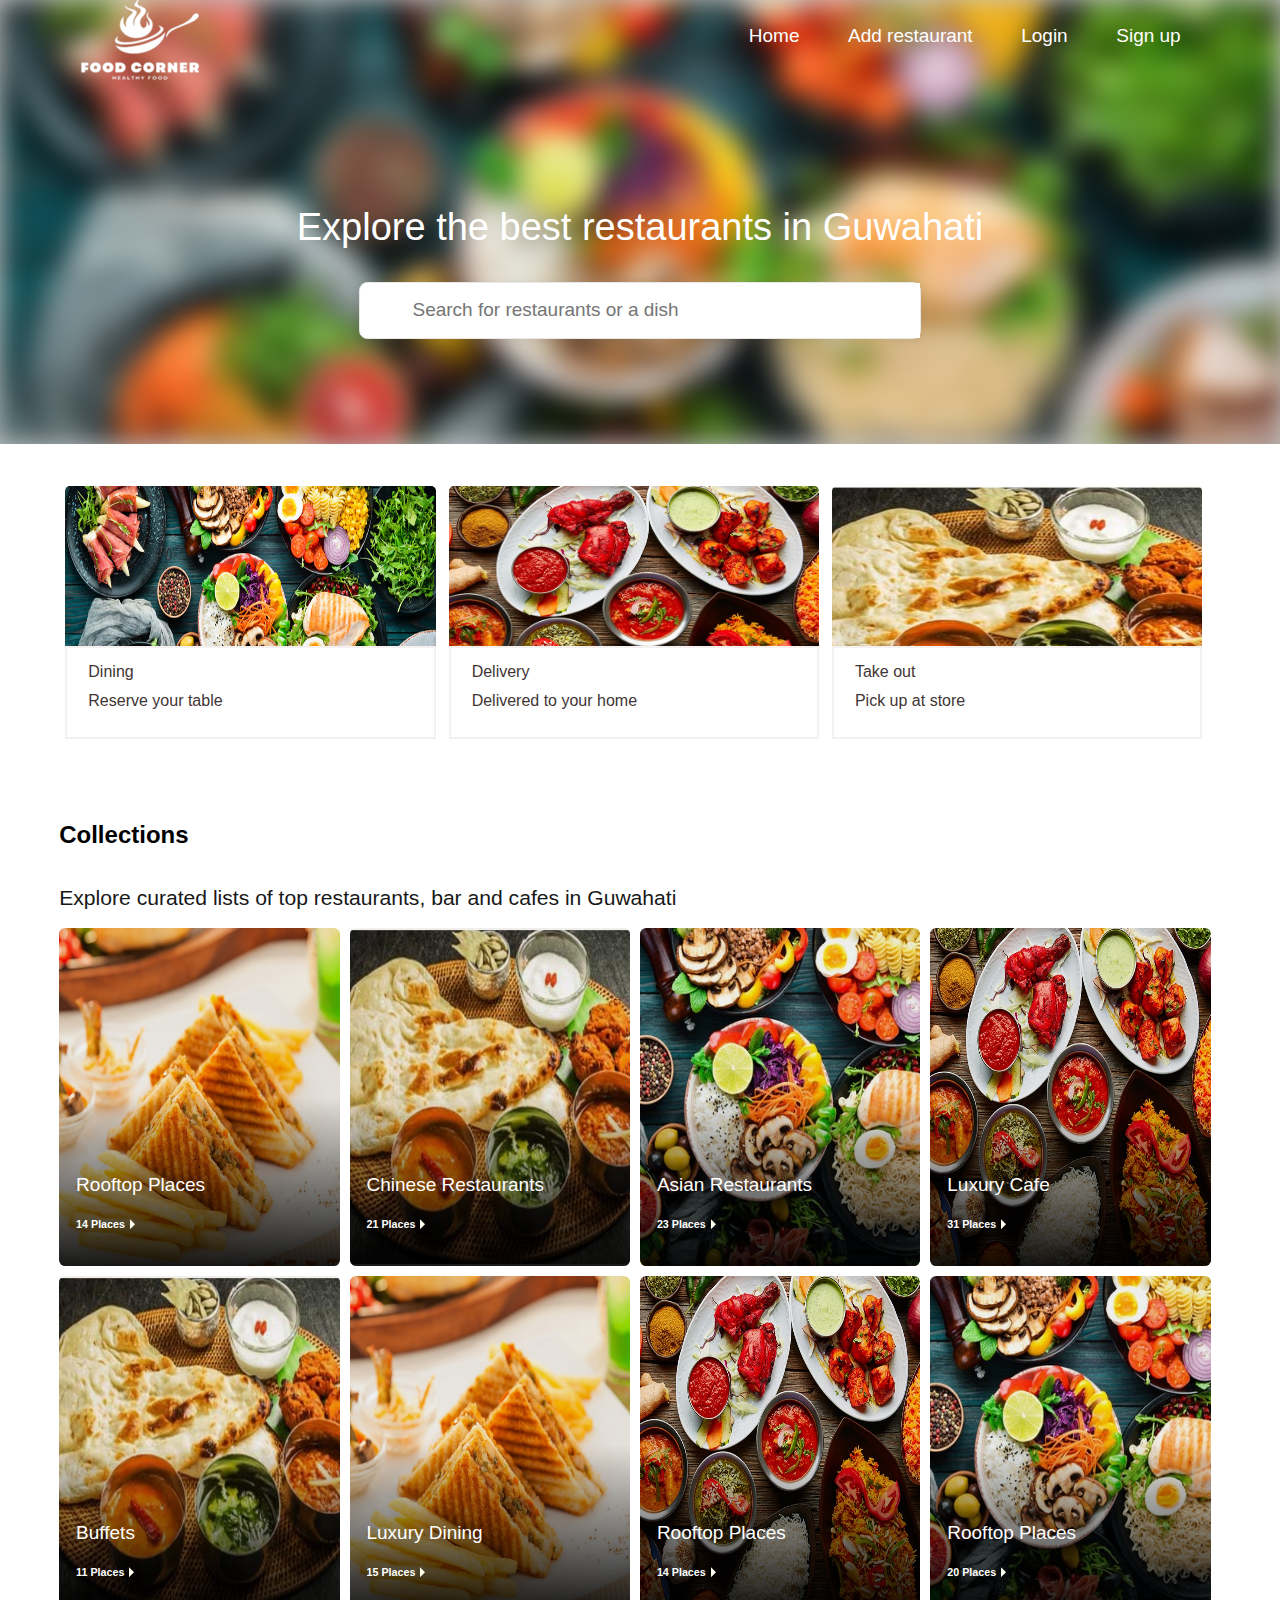
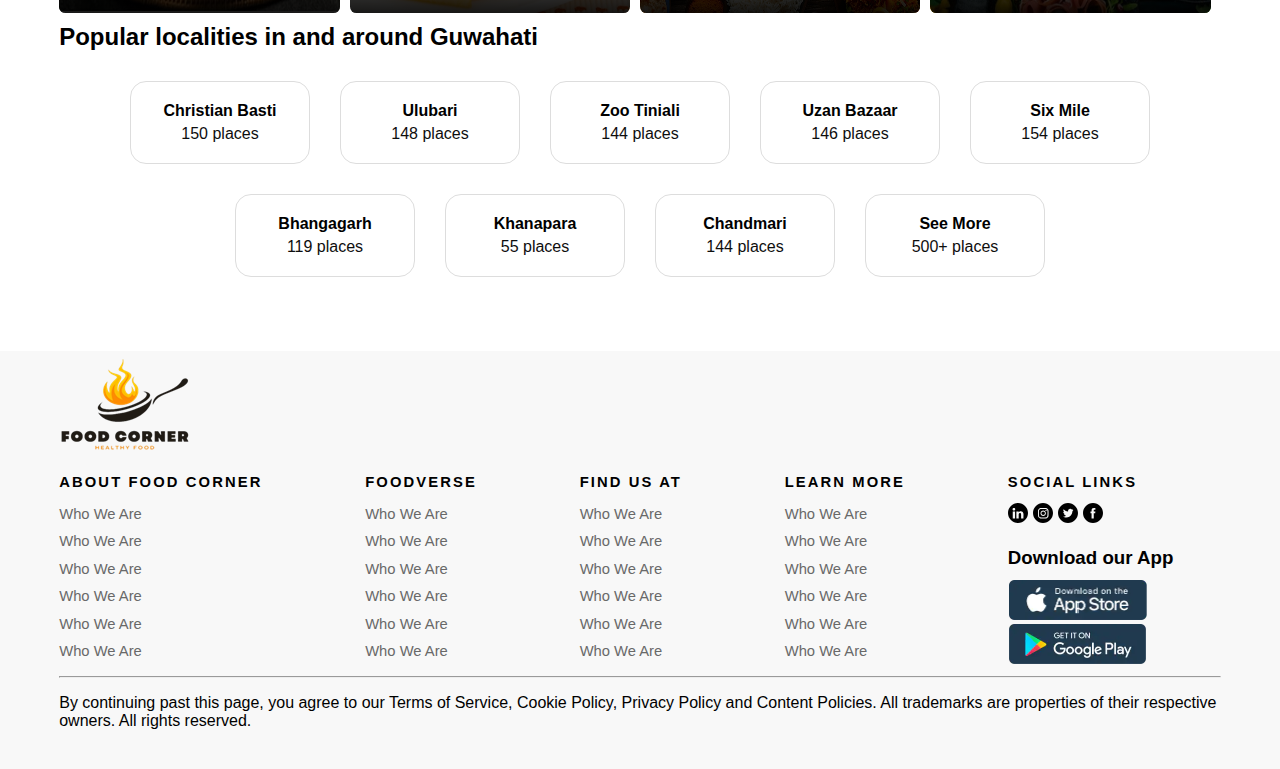
==== index.html @ 22eca795 "Update index.html" ====
<html>
<head>
    <title>Food Corner Restaurent Finder App</title>
    <link href="css/style2.css" rel="stylesheet">
</head>

<body>
    <div>
            <div>
                <header class="a1">
                    <nav class="b1">
                        <div class="c1"></div><img src="images/small.png">
                        <ul aria-label="navbar" height="100%" class="nv1">
                            <li class="nav1"><a class="n1">Home</a></li>
                            <li class="nav1"><a class="n1">Add restaurant</a></li>
                            <li class="nav1"><a class="n1">Login</a></li>
                            <li class="nav1"><a class="n1">Sign up</a></li>
                        </ul>
                    </nav>
                </header>
            </div>
            <div class="c2">
                <div class="toppart" width="100%">
                    <img style="width: 100%; height: 100%;" src="images/banner.jpg" class="banner-image" >
                </div>
                <div class="contents-wrapper">
                    <div class="logo" height="6rem" width="30rem"></div>

                    <h1 class="hc1 description">Explore the best restaurants in Guwahati</h1>
                    <div class="searchContainer">
                        <div class="dc1">
                        <div class="dc3">
                            <div class="dc4"></div><input placeholder="Search for restaurants or a dish" class="search" />
                        </div>
                    </div>
                </div>
            </div>
        </div>
        
        <!--First Container-->
        <div class="dc5">
            <div class="allcontainer">
                <a href="#" class="ahc1">
                    <div height="26rem" width="100%" class="container ">
                        <img src="images/banner.jpg" />
                    </div>
                    <div class="container-img">
                        <p class="container-text title">Dining</p>
                        <p class="container-text subtitle">Reserve your table</p>
                    </div>
                </a>
            </div>
            <div class="allcontainer">
                <a href="#" class="ahc1">
                    <div height="26rem" width="100%" class="container ">
                        <div src="" alt="Dining" class="container-image"></div><img src="images/pic3.jpg" /></div>
                    <div class="container-img">
                        <p class="container-text title">Delivery</p>
                        <p class="container-text subtitle">Delivered to your home</p>
                    </div>
                </a>
            </div>

            <div class="allcontainer">
                <a href="#" class="ahc1">
                    <div height="26rem" width="100%" class="container ">
                        <div src="" alt="Dining" class="container-image"></div><img src="images/pic2.jpeg" /></div>
                    <div class="container-img">
                        <p class="container-text title">Take out</p>
                        <p class="container-text subtitle">Pick up at store</p>
                    </div>
                </a>
            </div>
        </div>

        <!--Collections Part-->
        <div class="dc9">
            <h2>Collections</h2>
                <div>
                    <h6 class=" co-description desc">Explore curated lists of top restaurants, bar and cafes in Guwahati</h6>
                </div>
                <div>
                    <div class="part">
                        <section class="img-effect">
                                <div height="34rem" class="img-resize corner"><img src="images/pic4.jpg"
                                        alt="Rooftop Places" /><img alt="Rooftop Places" /></div>
                                <section class=" darken">
                                    <section class="text-position">
                                        <p color="#FFFFF0" class=" co-img-text">Rooftop Places</p>
                                        <div class=" c-sub-text">
                                            <h6>14 Places</h6><svg fill="#FFFFF0" width="10" height="10" viewBox="0 0 10 20"  ><path d="M5 0.42l10 10-10 10v-20z"></path></svg></i></div>
                                    </section>
                                </section>
                            
                        </section>
                    </div>
                </div>
                <div class="cards">
                    <div class="part">
                        <section class="img-effect">
                                <div height="34rem" class="img-resize corner"><img src="images/pic2.jpeg"
                                        alt="Rooftop Places" /><img alt="Chinese Restaurants" /></div>
                                <section class="darken">
                                    <section class="text-position">
                                        <p color="#FFFFF0" class=" co-img-text">Chinese Restaurants</p>
                                        <div class=" c-sub-text">
                                            <h6>21 Places</h6><svg fill="#FFFFF0" width="10" height="10" viewBox="0 0 10 20"  ><path d="M5 0.42l10 10-10 10v-20z"></path></svg></i></div>
                                    </section>
                                </section>
                            
                        </section>
                    </div>
                </div>
                <div class="cards">
                    <div class="part">
                        <section class="img-effect">
                                <div height="34rem" class="img-resize corner"><img src="images/pic5.jpg"
                                        alt="Rooftop Places" /><img alt="Chinese Restaurants" /></div>
                                <section class="darken">
                                    <section class="text-position">
                                        <p color="#FFFFF0" class=" co-img-text">Asian Restaurants</p>
                                        <div class=" c-sub-text">
                                            <h6>23 Places</h6><svg fill="#FFFFF0" width="10" height="10" viewBox="0 0 10 20"  ><path d="M5 0.42l10 10-10 10v-20z"></path></svg></i></div>
                                    </section>
                                </section>
                            
                        </section>
                    </div>
                </div>
                <div class="cards">
                    <div class="part">
                        <section class="img-effect">
                                <div height="34rem" class="img-resize corner"><img src="images/pic3.jpg"
                                        alt="Rooftop Places" /><img alt="Rooftop Places" /></div>
                                <section class="darken">
                                    <section class="text-position">
                                        <p color="#FFFFF0" class=" co-img-text">Luxury Cafe</p>
                                        <div class=" c-sub-text">
                                            <h6>31 Places</h6><svg fill="#FFFFF0" width="10" height="10" viewBox="0 0 10 20"  ><path d="M5 0.42l10 10-10 10v-20z"></path></svg></i></div>
                                    </section>
                                </section>
                            
                        </section>
                    </div>
                </div>
                <div class="cards">
                    <div class="part">
                        <section class="img-effect">
                                <div height="34rem" class="img-resize corner"><img src="images/pic2.jpeg"
                                        alt="Rooftop Places" /><img alt="Rooftop Places" /></div>
                                <section class="darken">
                                    <section class="text-position">
                                        <p color="#FFFFF0" class=" co-img-text">Buffets</p>
                                        <div class=" c-sub-text">
                                            <h6>11 Places</h6><svg fill="#FFFFF0" width="10" height="10" viewBox="0 0 10 20"  ><path d="M5 0.42l10 10-10 10v-20z"></path></svg></i></div>
                                    </section>
                                </section>
                            
                        </section>
                    </div>
                </div>
                <div class="cards">
                    <div class="part">
                        <section class="img-effect">
                                <div height="34rem" class="img-resize corner"><img src="images/pic4.jpg"
                                        alt="Rooftop Places" /><img alt="Rooftop Places" /></div>
                                <section class="darken">
                                    <section class="text-position">
                                        <p color="#FFFFF0" class=" co-img-text">Luxury Dining</p>
                                        <div class=" c-sub-text">
                                            <h6>15 Places</h6><svg fill="#FFFFF0" width="10" height="10" viewBox="0 0 10 20"  ><path d="M5 0.42l10 10-10 10v-20z"></path></svg></i></div>
                                    </section>
                                </section>
                            
                        </section>
                    </div>
                </div>
                <div class="cards">
                    <div class="part">
                        <section class="img-effect">
                                <div height="34rem" class="img-resize corner"><img src="images/pic3.jpg"
                                        alt="Rooftop Places" /><img alt="Rooftop Places" /></div>
                                <section class="darken">
                                    <section class="text-position">
                                        <p color="#FFFFF0" class=" co-img-text">Rooftop Places</p>
                                        <div class=" c-sub-text">
                                            <h6>14 Places</h6><svg fill="#FFFFF0" width="10" height="10" viewBox="0 0 10 20"  ><path d="M5 0.42l10 10-10 10v-20z"></path></svg></i></div>
                                    </section>
                                </section>
                            
                        </section>
                    </div>
                </div>

                <div class="cards">
                    <div class="part">
                        <section class="img-effect">
                                <div height="34rem" class="img-resize corner"><img src="images/pic5.jpg"
                                        alt="Rooftop Places" /><img alt="Asian Restaurants" /></div>
                                <section class="darken">
                                    <section class="text-position">
                                        <p color="#FFFFF0" class=" co-img-text">Rooftop Places</p>
                                        <div class=" c-sub-text">
                                            <h6>20 Places</h6><svg fill="#FFFFF0" width="10" height="10" viewBox="0 0 10 20"  ><path d="M5 0.42l10 10-10 10v-20z"></path></svg></i></div>
                                    </section>
                                </section>
                            
                        </section>
                    </div>
                </div>
            </div>

            <!--locations-->
            <div class="dc9 dc11" >
                <h2>Popular localities in and around Guwahati</h2>
                <div class="grid">
                    <div class="card2">
                        <a href="#">
                            <h2>Christian Basti</h2>
                            <p>150 places</p>
                        </a>
                    </div>
                    <div class="card2">
                        <a href="#">
                            <h2>Ulubari</h2>
                            <p>148 places</p>
                        </a>
                    </div>
                    <div class="card2">
                        <a href="#">
                            <h2>Zoo Tiniali</h2>
                            <p>144 places</p>
                        </a>
                    </div>
                    <div class="card2">
                        <a href="#">
                            <h2>Uzan Bazaar</h2>
                            <p>146 places</p>
                        </a>
                    </div>
                    <div class="card2">
                        <a href="#">
                            <h2>Six Mile</h2>
                            <p>154 places</p>
                        </a>
                    </div>
                    <div class="card2">
                        <a href="#">
                            <h2>Bhangagarh</h2>
                            <p>119 places</p>
                        </a>
                    </div>
                    <div class="card2">
                        <a href="#">
                            <h2>Khanapara</h2>
                            <p>55 places</p>
                        </a>
                    </div>
                    <div class="card2">
                        <a href="#">
                            <h2>Chandmari</h2>
                            <p>144 places</p>
                        </a>
                    </div>
                    <div class="card2">
                        <a href="#">
                            <h2>See More</h2>
                            <p>500+ places</p>
                        </a>
                    </div>

                </div>
            </div>

            <!--Footer-->
            <footer class="footer-alignment">
                <div class="footer-align">
                    <section class="footer-right"><img src="images/footer-logo.png" alt="Company logo"/>
                    </section>
                    <div class="alignment footer-spacing">
                        <div name="About Food Corner">
                            <h6 class="footer-elements">ABOUT FOOD CORNER</h6>
                            <nav>
                                <p class="small-points">Who We Are</p>
                                <p class="small-points">Who We Are</p>
                                <p class="small-points">Who We Are</p>
                                <p class="small-points">Who We Are</p>
                                <p class="small-points">Who We Are</p>
                                <p class="small-points">Who We Are</p>
                            </nav>
                        </div>

                        <div name="About Food Corner">
                            <h6 class="footer-elements">FOODVERSE</h6>
                            <nav>
                                <p class="small-points">Who We Are</p>
                                <p class="small-points">Who We Are</p>
                                <p class="small-points">Who We Are</p>
                                <p class="small-points">Who We Are</p>
                                <p class="small-points">Who We Are</p>
                                <p class="small-points">Who We Are</p>
                            </nav>
                        </div>

                        <div name="About Food Corner">
                            <h6 class="footer-elements">FIND US AT</h6>
                            <nav>
                                <p class="small-points">Who We Are</p>
                                <p class="small-points">Who We Are</p>
                                <p class="small-points">Who We Are</p>
                                <p class="small-points">Who We Are</p>
                                <p class="small-points">Who We Are</p>
                                <p class="small-points">Who We Are</p>
                            </nav>
                        </div>


                        <div name="About Food Corner">
                            <h6 class="footer-elements">LEARN MORE</h6>
                            <nav>
                                <p class="small-points">Who We Are</p>
                                <p class="small-points">Who We Are</p>
                                <p class="small-points">Who We Are</p>
                                <p class="small-points">Who We Are</p>
                                <p class="small-points">Who We Are</p>
                                <p class="small-points">Who We Are</p>
                            </nav>
                        </div>

                        <div class="social">
                            <h6 class="footer-elements">Social links</h6>
                            <div class="social-icons">
                                    <div><svg width="25" height="25" viewBox="0 0 -20 20"><path d="M0 10C0 4.5 4.5 0 10 0C15.5 0 20 4.5 20 10C20 15.5 15.5 20 10 20C4.5 20 0 15.5 0 10ZM7.0625 8.375H4.75V15.4375H7.0625V8.375ZM7.25 6.1875C7.25 5.5 6.75 5 5.9375 5C5.125 5 4.5625 5.5 4.5625 6.1875C4.5625 6.875 5.0625 7.4375 5.875 7.4375C6.6875 7.4375 7.25 6.875 7.25 6.1875ZM15.5 11.375C15.5 9.1875 14.3125 8.1875 12.8125 8.1875C11.5625 8.1875 11 8.875 10.6875 9.375V8.375H8.375C8.375 9.0625 8.375 15.4375 8.375 15.4375H10.6875V11.5C10.6875 11.3125 10.6875 11.0625 10.75 10.9375C10.9375 10.5 11.3125 10.0625 11.9375 10.0625C12.75 10.0625 13.125 10.6875 13.125 11.6875V15.4375H15.4375C15.5 15.4375 15.5 11.375 15.5 11.375Z"></path></svg></div>
                                    <div><svg width="25" height="25" viewBox="0 0 -20 20"><path d="M0 10C0 4.5 4.5 0 10 0C15.5 0 20 4.5 20 10C20 15.5 15.5 20 10 20C4.5 20 0 15.5 0 10ZM10.1875 5C8.8125 5 8.625 5 8.0625 5C7.5 5.0625 7.125 5.125 6.8125 5.25C6.5 5.375 6.1875 5.5625 5.875 5.875C5.5625 6.1875 5.375 6.4375 5.25 6.8125C5.125 7.125 5 7.5 5 8.0625C5 8.625 5 8.75 5 10.1875C5 11.625 5 11.8125 5.0625 12.375C5.0625 12.9375 5.1875 13.3125 5.3125 13.625C5.4375 13.9375 5.625 14.25 5.9375 14.5625C6.1875 14.8125 6.5 15 6.875 15.1875C7.1875 15.3125 7.5625 15.4375 8.125 15.4375C8.6875 15.4375 8.875 15.5 10.25 15.5C11.6875 15.5 11.875 15.5 12.4375 15.4375C13 15.375 13.375 15.3125 13.6875 15.1875C14 15.0625 14.3125 14.875 14.625 14.5625C14.9375 14.25 15.125 14 15.25 13.625C15.375 13.3125 15.5 12.875 15.5 12.375C15.5625 11.8125 15.5625 11.625 15.5625 10.1875C15.5625 8.75 15.5625 8.625 15.5 8.0625C15.5 7.5 15.375 7.125 15.25 6.8125C15.125 6.4375 14.9375 6.1875 14.625 5.875C14.375 5.625 14.0625 5.4375 13.6875 5.25C13.375 5.125 12.9375 5.0625 12.4375 5C11.8125 5 11.625 5 10.1875 5ZM9.75 5.9375C9.875 5.9375 10.0625 5.9375 10.1875 5.9375C11.5625 5.9375 11.75 5.9375 12.3125 5.9375C12.8125 5.9375 13.0625 6.0625 13.25 6.125C13.5 6.25 13.6875 6.375 13.875 6.5C14.0625 6.625 14.1875 6.8125 14.25 7.125C14.3125 7.3125 14.4375 7.5625 14.4375 8.0625C14.5 8.625 14.5 8.8125 14.5 10.1875C14.5 11.5625 14.5 11.75 14.4375 12.3125C14.4375 12.8125 14.3125 13.125 14.25 13.3125C14.1875 13.5625 14.0625 13.6875 13.875 13.9375C13.6875 14.125 13.5 14.1875 13.25 14.3125C13.0625 14.375 12.8125 14.5 12.3125 14.5C11.75 14.5 11.5625 14.5625 10.1875 14.5625C8.8125 14.5625 8.625 14.5625 8.0625 14.5C7.5625 14.5 7.3125 14.375 7.125 14.3125C6.875 14.1875 6.6875 14.125 6.5 13.9375C6.3125 13.75 6.1875 13.5625 6.125 13.3125C6.0625 13.125 6 12.875 5.9375 12.3125C5.9375 11.75 5.9375 11.625 5.9375 10.1875C5.9375 8.8125 5.9375 8.625 5.9375 8.0625C6 7.5625 6.0625 7.3125 6.125 7.125C6.25 6.875 6.375 6.6875 6.5 6.5C6.625 6.3125 6.875 6.1875 7.125 6.125C7.3125 6.0625 7.5625 5.9375 8.0625 5.9375C8.5625 5.9375 8.75 5.9375 9.75 5.9375ZM13 6.8125C12.6875 6.8125 12.375 7.0625 12.375 7.4375C12.375 7.8125 12.625 8.0625 13 8.0625C13.375 8.0625 13.625 7.8125 13.625 7.4375C13.625 7.0625 13.3125 6.8125 13 6.8125ZM10.1875 7.5C8.75 7.5 7.5 8.6875 7.5 10.1875C7.5 11.6875 8.6875 12.875 10.1875 12.875C11.6875 12.875 12.875 11.6875 12.875 10.1875C12.875 8.6875 11.6875 7.5 10.1875 7.5ZM10.1875 8.4375C11.125 8.4375 11.9375 9.1875 11.9375 10.1875C11.9375 11.1875 11.1875 11.9375 10.1875 11.9375C9.25 11.9375 8.4375 11.1875 8.4375 10.1875C8.4375 9.1875 9.25 8.4375 10.1875 8.4375Z"></path></svg></div>
                                    <div><svg width="25" height="25" viewBox="0 0 -20 20"><path d="M0 10C0 4.5 4.5 0 10 0C15.5 0 20 4.5 20 10C20 15.5 15.5 20 10 20C4.5 20 0 15.5 0 10ZM10.0625 8.125V8.5L9.6875 8.4375C8.3125 8.25 7.125 7.6875 6.125 6.6875L5.625 6.1875L5.5 6.5625C5.25 7.375 5.375 8.25 5.9375 8.8125C6.25 9.125 6.1875 9.1875 5.6875 9C5.5 8.9375 5.375 8.875 5.3125 8.9375C5.25 9 5.4375 9.6875 5.5625 9.9375C5.75 10.3125 6.1875 10.6875 6.5625 10.875L6.9375 11.0625H6.5C6.0625 11.0625 6.0625 11.0625 6.125 11.25C6.3125 11.75 6.875 12.25 7.5625 12.5L8 12.6875L7.625 12.9375C7 13.3125 6.3125 13.5 5.625 13.5C5.3125 13.5 5 13.5625 5 13.5625C5 13.625 5.9375 14.0625 6.4375 14.25C8.0625 14.75 9.9375 14.5 11.375 13.6875C12.375 13.0625 13.375 11.875 13.875 10.75C14.125 10.125 14.375 9 14.375 8.5C14.375 8.1875 14.4375 8.125 14.8125 7.6875C15.0625 7.4375 15.3125 7.1875 15.3125 7.0625C15.375 6.9375 15.375 6.9375 15 7.0625C14.375 7.3125 14.25 7.25 14.625 6.875C14.875 6.625 15.125 6.1875 15.125 6.0625C15.125 6.0625 15 6.0625 14.875 6.125C14.75 6.1875 14.4375 6.3125 14.1875 6.375L13.8125 6.5L13.5 6.25C13.3125 6.125 13 5.9375 12.875 5.9375C12.5 5.8125 11.9375 5.8125 11.5625 6C10.5625 6.25 10 7.1875 10.0625 8.125Z"></path></svg></div>
                                    <div><svg width="25" height="25" viewBox="0 0 -20 20"><path d="M0 10C0 4.5 4.5 0 10 0C15.5 0 20 4.5 20 10C20 15.5 15.5 20 10 20C4.5 20 0 15.5 0 10ZM10.75 15.4375V10.1875H12.1875L12.375 8.375H10.75V7.5C10.75 7.0625 10.8125 6.8125 11.5 6.8125H12.375V5H10.9375C9.1875 5 8.625 5.875 8.625 7.3125V8.375H7.5V10.1875H8.5625V15.4375C8.5625 15.4375 10.75 15.4375 10.75 15.4375Z"></path></svg></div>
                            </div>
                            <div class="download">
                            <h3 style="margin-bottom: 10px;">Download our App</h3>
                            <section>
                                    <img style="cursor: pointer;" alt="image" src="images/apple.png" loading="lazy" class="sc-s1isp7-5 cqxheR" />
                                    <img style="cursor: pointer;" alt="image" src="images/google.png" loading="lazy" class="sc-s1isp7-5 cqxheR" />
                            </section>
                        </div>
                        </div>
                    </div>
                    <hr class="footer-line" />
                    <p>By continuing past this page, you agree to our Terms of Service, Cookie Policy, Privacy Policy and Content Policies. All trademarks are properties of their respective owners. All rights reserved.</p>
                </div>
            </footer>
        
        </div>
    
</body>
</html>
---- css/style2.css ----
body,html {
            margin: 0;
            padding: 0;
            font-size: 66%;
            font-weight: 300;
            box-sizing: border-box
        }

        body,
        button,
        textarea,
        input,
        input::-webkit-input-placeholder {
            font-family: Helvetica;
        }

        *,
        :after,
        :before {
            box-sizing: inherit;
        }

        :active,
        :focus {
            outline: 0
        }

        
        div,
        p,
        span {
            font-size: 16px
        }

        .dc8 {
            position: relative;
            width: 100%;
            max-width: 35%;
            padding: 0 14px 20px 0px;
        }

        @media (max-width:480px) {
            .dc8 {
                padding: 0 10px 20px 0px;
                max-width: 50%;
            }
        }

        .container-text {
            font-family: Arial, Helvetica, sans-serif;
            font-size: inherit;
            line-height: 1.8;
            margin: 0 0;
            color: #423535;
        }

        .container-img {
            padding: 1rem 2rem 2rem 2rem;
            width: 100%;
            position: absolute;
            bottom: 0;
            left: 0;
            background: white;
            border: 2px solid #f5f1f1;
            border-radius: 0;
            box-sizing: border-box;
            
        }

        .container img {
            width: 100%;
            height: 100%;
        }

        .part img{
            width: 100%;
            height: 100%;
        }

        .c2 img{
            width: 100%;
            height: 100%;
            
        }
        .allcontainer {
            position: relative;
            width: 100%;
            max-width: 33%;
            padding: 0 7px 18px 6px;
        
        }

        @media (max-width:480px) {
            .allcontainer {
                padding: 0 0px 20px 10px;
                max-width: 50%;
            }
        }

        .part {
            position: relative;
            overflow: hidden;
            float: left;
            width: 100%;
            max-width: 25%;
            padding: 0 10px 10px 0px;
        }

                    
        @media (max-width:480px) {
            .part {
                padding: 0 5px 10px 0px;
                max-width: 50%;
            }
        }

        .loc-text {
            position: relative;
            width: 100%;
            flex-shrink: 0;
            max-width: 33%;
            padding: 0 10px 15px 0px;
        }

        @media (max-width:480px) {
            .loc-text {
                padding: 0 0px 15px 0px;
                max-width: 100%;
            }
        }

        @media (max-width:480px) {
            .jdRPl {
                padding: 0 0px 15px 0px;
                max-width: 100%;
            }
        }

        .hc1 {
            font-size: 4.4rem;
            line-height: 1.2;
            font-weight: 400;
            color: #1C1C1C;
            margin: 0;
        }

        .container {
            position: relative;
            max-width: 100%;
            width: 100%;
            height: 24rem;
            overflow: hidden;
            border-radius: 5px;
        }

        .img-resize {
            position: relative;
            max-width: 100%;
            height: 32rem;
            overflow: hidden;
        }

        .nv1 {
            width: 100%;
            list-style: none;
            max-width: 100%;
            height: 80px;
            padding-top: 1.5rem;
            padding-bottom: 1.7rem;
            display: flex;
            flex-wrap: nowrap;
            background: transparent;
            align-items: center;
            justify-content: flex-end;
            user-select: none;
            opacity: 1;
            transition-delay: 0s;
            padding: 1.7rem 0;
            margin: 0;
        }

        .nv1>* {
            margin-right: 3rem;
        }

        @media screen and (max-width:768px) {
            .nv1 {
                height: 0;
                visibility: hidden;
                flex-direction: column;
                position: absolute;
                width: 100%;
                align-items: flex-start;
                justify-content: flex-start;
                background: #FFFFFF;
                top: 99%;
                left: 0;
                margin: 0;
                padding: 0;
                transition: height 0.25s cubic-bezier(0.52, 0.16, 0.24, 1);
            }
        }

        .nav1 {
            padding-bottom: 0;
            border-radius: 0;
            box-sizing: border-box;
            border-style: solid;
            border-color: transparent;
            border-width: 0;
            border-bottom-width: 0.2rem;
        }

        .nav1>* {
            margin-right: 2rem;
        }

        .nav1>*:last-child {
            margin-right: 0;
        }

        @media (hover:none) {
            .nav1 {
                box-shadow: none;
                outline: none;
            }
        }

        @media screen and (max-width:768px) {
            .nav1 {
                margin-bottom: 3.5rem;
                width: 100%;
                opacity: 0;
                transition: opacity 0.25s linear;
            }
            
            .nav1>* {
                margin-right: 0;
            }
        }

        .c1 {
            position: absolute;
            left: 50%;
            transform: translateX(-50%);
        }

        .a1 {
            width: 100%;
            max-width: 100%;
            display: block;
            position: absolute;
            height: 7.2rem;
            justify-content: space-between;
            align-items: center;
            top: 0;
            transition: opacity 0.25s linear, height 0.56s cubic-bezier(0.52, 0.16, 0.24, 1);
            background-color: transparent;
        }

        @media (min-width:768px) and (max-width:900px) {
            .a1 {
                padding: 0 1.5rem;
            }
        }

        .b1 {
            width: 100%;
            max-width: 110rem;
            padding-right: 0;
            margin: 0 auto;
            display: flex;
            flex-wrap: nowrap;
            height: 100%;
            justify-content: space-between;
            align-items: center;
            position: relative;
            z-index: 4;
        }

        .c1 {
            display: none;
            height: 7.2rem;
            overflow: hidden;
            position: absolute;
            width: 100%;
            margin: 0;
            padding: 0 1.5rem;
            background: transparent;
        }

        @media screen and (max-width:768px) {
            .c1 {
                display: -webkit-box;
                display: -webkit-flex;
                display: -ms-flexbox;
                display: flex;
                -webkit-box-pack: justify;
                -webkit-justify-content: space-between;
                -ms-flex-pack: justify;
                justify-content: space-between;
                z-index: 4;
            }
        }

        .d1 {
            display: none;
            z-index: 2;
            height: 100%;
            width: auto;
            display: flex;
            flex-grow: 0;
            border-bottom: none;
            align-items: center;
            justify-content: center;
        }

        .dc4 {
            display: flex;
            align-items: center;
            -webkit-box-pack: center;
            justify-content: center;
            width: 6rem;
            margin: -1px;
            margin-right: -0.6rem;
        }

        @media (min-width:481px) {
            .dc3 {
                border-radius: 0.8rem;
                width: 53rem;
                height: 100%;
                display: flex;
                position: relative;
            }
        }

        @media (max-width:480px) {
            .dc3 {
                width: 100%;
                border: none;
                border-radius: 0;
            }
        }


        .search {
            border: none;
            font-size: 1.8rem;
            width: 100%;
        }

        .dc1 {
            display: flex;
            align-items: center;
            height: 5.4rem;
            background: #FFFFFF;
            border-radius: 0.8rem;
            box-shadow: 0px 2px 8px rgba(36, 35, 35, 0.08);
            border: 1px solid #E8E8E8;
        }


        .n1 {
            font-size: 1.8rem;
            line-height: 1.5;
            text-align: right;
            vertical-align: middle;
            font-weight: 300;
            color: #FFFFFF;
            cursor: pointer;
            padding: 0.8rem;
            border-radius: 0.6rem;
            vertical-align: middle;
            background: transparent;
        }

        .n1:hover {
            color: #FFFFFF;
        }

        .n1:active,
        .n1:hover:active {
            color: #FFFFFF;
            border-bottom-color: #FFFFFF;
            outline: none;
        }


        @media screen and (max-width:768px) {
            .n1 {
                color: #5d5b5b;
                border-radius: 0;
                border-width: 0;
                border-color: transparent;
            }
            .n1:hover {
                color: #1c1b1b;
            }
        }


        .dc2 {
            display: flex;
            justify-content: space-around;
            position: relative;
            height: 100%;
            width: max-content;
            border-radius: 0.8rem;
            padding: 0 1rem;
            align-items: center;
        }


        .all-co-tag {
            display: inline-flex;
            position: relative;
            padding: 0rem;
            background-color: transparent;
            cursor: pointer;
            border: 0.1rem solid transparent;
            border-radius: 0.4rem;
            line-height: 1;
            
        }

        .collection-onclick:hover .all-co-tag {
            color: black;
            text-decoration: none;
        }

        .collection-onclick:focus .all-co-tag {
            border-color: #FFB1C0;
        }

        .collection-onclick:active .all-co-tag,
        .collection-onclick:visited .all-co-tag {
            color: #E03546;
        }

        .all-co-tag .icon-left {
            transition: 0.3s ease;
        }

        .all-co-tag .icon-right {
            transition: 0.4s ease;
        }

        .all-co-tag:hover .icon-left {
            margin: 0 0.8rem 0 -0.4rem;
        }

        .all-co-tag:hover .icon-right {
            margin: 0 -1.1rem 0 1.5rem;
        }

        .all-co-tag:focus,
        .all-co-tag:hover,
        .all-co-tag:active {
            -webkit-text-decoration: none;
            text-decoration: none;
            border-color: transparent;
        }

        .all-co-tag>i {
            margin-left: 0;
            margin-right: 0;
        }


        .co-description {
            font-size: 2rem;
            line-height: 2.8;
            font-weight: 500;
            color: #181818;
            margin: 0;
            border: 5px;
        }

        .c-sub-text {
            display: flex;
            align-items: center;
            margin: 0.3rem 0 1rem;
            padding: 0 1.6rem;
        }

        @media (max-width:480px) {
            .c-sub-text {
                padding: 0 1rem;
                margin: 0.3rem 0 1rem 0;
            }
        }


        .corner {
            border-radius: 0.6rem;
        }



        .img-effect {
            position: relative;
            cursor: pointer;
        }


        .co-img-text {
            font-size: inherit;
            line-height: 0.5;
            margin: 0 0;
            color: #FFFFFF;
            padding: 0 1.6rem;
            font-size: 1.8rem;
            width: 100%;
        }
        
        @media (max-width:480px) {
            .co-img-text {
                padding: 0 1rem;
                font-size: 1.4rem;
                line-height: 2.4rem;
            }
        }

        .darken {
            position: absolute;
            top: 0;
            left: 0;
            border-radius: 0.6rem;
            width: 100%;
            height: 100%;
            background: linear-gradient( 0deg, rgba(0, 0, 0, 0.9) 0%, rgba(0, 0, 0, 0.05) 50%, rgba(0, 0, 0, 0.05) 85%);
        }

        .text-position {
            color: #FFFFFF;
            position: absolute;
            bottom: 0;
            width: 100%;
        }

        .loc-box {
            padding: 1.2rem 1.5rem;
            border-radius: 0.8rem;
            background: #FFFFFF;
            border: 1px solid #E8E8E8;
            margin-bottom: 0.5rem;
            display: flex;
            justify-content: space-between;
            align-items: center;
            cursor: pointer;
        }

        .loc-box .img-title-box .flag-img {
            margin-right: 0.8rem;
        }

        @media (max-width:480px) {
            .loc-box {
                padding: 1.8rem 2.2rem;
                margin-bottom: 0;
            }
            .loc-box .flag-img {
                height: 4rem;
            }
        }


        .c2 {
            position: relative;
            margin-bottom: 4rem;
        }

        @media (max-width:480px) {
            .c2 {
                margin-bottom: 1.5rem;
            }
        }

        .c2 .contents-wrapper {
            position: absolute;
            bottom: calc(50% - 11.1rem);
            display: flex;
            flex-direction: column;
            justify-content: center;
            align-items: center;
            width: 100%;
        }

        @media (max-width:480px) {
            .c2 .contents-wrapper {
                bottom: 2rem;
            }
        }

        .c2 .contents-wrapper .description {
            margin-top: 3rem;
            color: white;
            text-align: center;
            font-size: 3.6rem;
        }

        @media (max-width:480px) {
            .c2 .contents-wrapper .description {
                margin-top: 2rem;
                font-weight: 500;
                font-size: 20px;
                line-height: 32px;
            }
        }

        .c2 .contents-wrapper .description .next-line {
            font-weight: 500;
            font-size: 36px;
            line-height: 48px;
        }

        @media (max-width:480px) {
            .c2 .contents-wrapper .description .next-line {
                display: block;
                font-size: 20px;
                line-height: 32px;
            }
        }

        .c2 .contents-wrapper .searchContainer {
            border-width: 0;
            margin-top: 3rem;
        }

        @media (max-width:768px) {
            .c2 .contents-wrapper .searchContainer {
                width: calc(100% - 4.8rem);
            }
        }

        .dc5 {
            position: relative;
            max-width: 110rem;
            max-height: initial;
            margin: 0 auto;
            margin-bottom: 6rem;
            width: 100%;
            position: relative;
            display: flex;
            flex-wrap: wrap;
        }

        .dc9 {
            position: relative;
            max-width: 110rem;
            max-height: initial;
            margin: 0 auto;
            margin-bottom: 6rem;
            width: 100%;
            margin-top: 10px;
        }

        .dc10 {
            position: relative;
            max-width: 110rem;
            max-height: 50rem;
            margin: 0 auto;
            margin-bottom: 61rem;
            width: 100%;
            position: relative;
        }
        
        .dc11{
            margin-top: 40%;
        }

        @media (max-width:480px) {
            .dc5 {
                max-width: 42.4rem;
                margin: 0 2.4rem;
            }
        }

        @media (min-width:481px) and (max-width:768px) {
            .dc5 {
                max-width: 72rem;
                margin: 0 2.4rem;
            }
        }

        .dc5 a {
            text-decoration: none;
        }

        @media (max-width:480px) {
            .dc6 {
                margin-bottom: 6rem;
            }
        }

        .ahc1 {
            display: block;
            text-decoration: none;
            position: relative;
            cursor: pointer;
            transition: transform 300ms;
        }

        @media (min-width:481px) {
            .ahc1:hover {
                transform: scale(1.05);
            }
        }

        @media (max-width:480px) {
            .ahc1:active {
                transform: scale(0.95);
            }
        }

        .allcollection .title {
            font-weight: 500;
        }

        @media (max-width:480px) {
            .allcollection .title {
                font-size: 2rem;
                line-height: 3.2rem;
            }
        }

        .allcollection .desc-see-more-link {
            display: flex;
            justify-content: space-between;
            margin-top: 0.4rem;
        }

        .allcollection .desc-see-more-link .desc {
            line-height: 1.4;
            font-weight: 300;
            color: #363636;
        }

        @media (max-width:480px) {
            .allcollection .desc-see-more-link .desc {
                font-size: 1.2rem;
                line-height: 1.6rem;
            }
        }

        @media (max-width:480px) {
            .allcollection .desc-see-more-link {
                margin-top: 0rem;
                font-size: 1.2rem;
                line-height: 1.6rem;
                margin-bottom: 2rem;
            }
        }

        .allcollection i {
            margin-left: 1rem;
        }

        .collection {
            margin-bottom: 10rem;
        }

        @media (max-width:480px) {
            .collection {
                margin-bottom: 4.8rem;
            }
        }

        .collection .cards {
            margin-top: 3rem;
        }

        .toppart {
            background: rgb(200, 200, 200);
            height: auto; 
            min-height: 42rem; 
            max-height: 57rem; 
            width: 100%;
            position: relative;
            overflow: hidden;
        }

        .toppart .banner-image {
            filter: blur(14px);
            position: absolute;
            top: 0;
            left: 0;
            width: 100%; 
            height: 100%; 
            object-fit: cover;
            object-position: center; 
            border: 0;
        }

        .container1 {
            text-align: left;
        }
        .grid {
            flex-wrap: wrap;
            gap: 10px;
            align-items: center;
            display: flex;
            justify-content: center;
        }
        .card2 {
            background-color: white;
            border: 1px solid #ddd;
            border-radius: 16px;
            padding: 20px;
            width: 180px;
            text-align: center;
            float: left;
            margin: 10px;
            align-items: center;
        }
        .card2 a {
            text-decoration: none;
            color: black;
        }
        .card2 a:hover {
            color: rgb(29, 172, 96);
        }
        .card2 h2 {
            font-size: 1em;
            margin: 0 0 5px 0;
        }
        .card2 p {
            margin: 0;
            color: #0e0e0e;
        }

        .footer-alignment {
            width: 100%;
            background: #F8F8F8;
            display: -webkit-box;
            display: -webkit-flex;
            display: -ms-flexbox;
            display: flex;
            -webkit-box-pack: center;
            -webkit-justify-content: center;
            -ms-flex-pack: center;
            justify-content: center;
        }

        @media (min-width:768px) and (max-width:900px) {
            .footer-alignment {
                padding: 0 1.5rem;
            }
        }
        .footer-align {
            max-width: 110rem;
            width: 110rem;
            padding: 4.8rem 0 2.2rem 0;
            position: relative;
        }

        @media (max-width:768px) and (min-width:481px) {
            .footer-align {
                padding: 4.8rem 2.4rem 2.2rem 2.4rem;
            }
        }

        @media (max-width:480px) {
            .footer-align {
                padding: 4.8rem 1rem 14.2rem 1rem;
            }
        }
        .footer-right {
            display: -webkit-box;
            display: -webkit-flex;
            display: -ms-flexbox;
            display: flex;
            align-items: center;
            width: 100%;
            justify-content: space-between;
            margin-bottom: 2rem;
            margin-top: -4rem;
        }

        @media (max-width:480px) {
            .footer-right {
                flex-direction: column;
                align-items: flex-start;
            }
        }
        .alignment {
            width: 100%;
            position: relative;
            display: -webkit-box;
            display: -webkit-flex;
            display: -ms-flexbox;
            display: flex;
            -webkit-flex-wrap: wrap;
            -ms-flex-wrap: wrap;
            flex-wrap: wrap;
        }

        .cDEyWL {
            margin-top: 1.2rem;
            margin-left: 2rem;
        }

        @media (max-width:768px) and (min-width:481px) {
            .cDEyWL {
                margin-right: 1.2rem;
            }
        }

        .footer-spacing {
            -webkit-box-pack: justify;
            -webkit-justify-content: space-between;
            -ms-flex-pack: justify;
            justify-content: space-between;
        }
        .small-points {
            font-size: 1.4rem;
            line-height: 2.1rem;
            color: #696969;
            margin: 0.5rem 0;
            cursor: pointer;
        }

        @media (max-width:480px) {
            .small-points {
                font-size: 1.3rem;
                line-height: 1.6rem;
            }
        }
        .footer-elements {
            font-size: 1.4rem;
            letter-spacing: 0.2rem;
            text-transform: uppercase;
            font-weight: 600;
            margin: 0 0 1.2rem 0;
        }
        .social-icons {
            display: flex;
            cursor:pointer;
            justify-content: flex-start;
        }

        @media (max-width:480px) {
            .social-icons {
                margin-left: 0.6rem;
            }
        }

        @media (max-width:550px) and (min-width:481px) {
            .social-icons {
                -webkit-flex-direction: column;
                -ms-flex-direction: column;
                flex-direction: column;
            }
        }

        .social {
            position: relative;
            width: 100%;
            flex-grow: 0;
            flex-shrink: 0;
            max-width: 18.333333333333336%;
            padding: 0;
            display: -webkit-box;
            display: -webkit-flex;
            display: -ms-flexbox;
            display: flex;
            flex-direction: column;
        }



            @media (max-width: 768px) {
                .dc5 {
                    flex-direction: column;
                }
            
                .cards {
                    width: 100%;
                }
            
                .grid {
                    grid-template-columns: repeat(auto-fit, minmax(150px, 1fr));
                }
            
                .footer-spacing {
                    flex-direction: column;
                }
            }
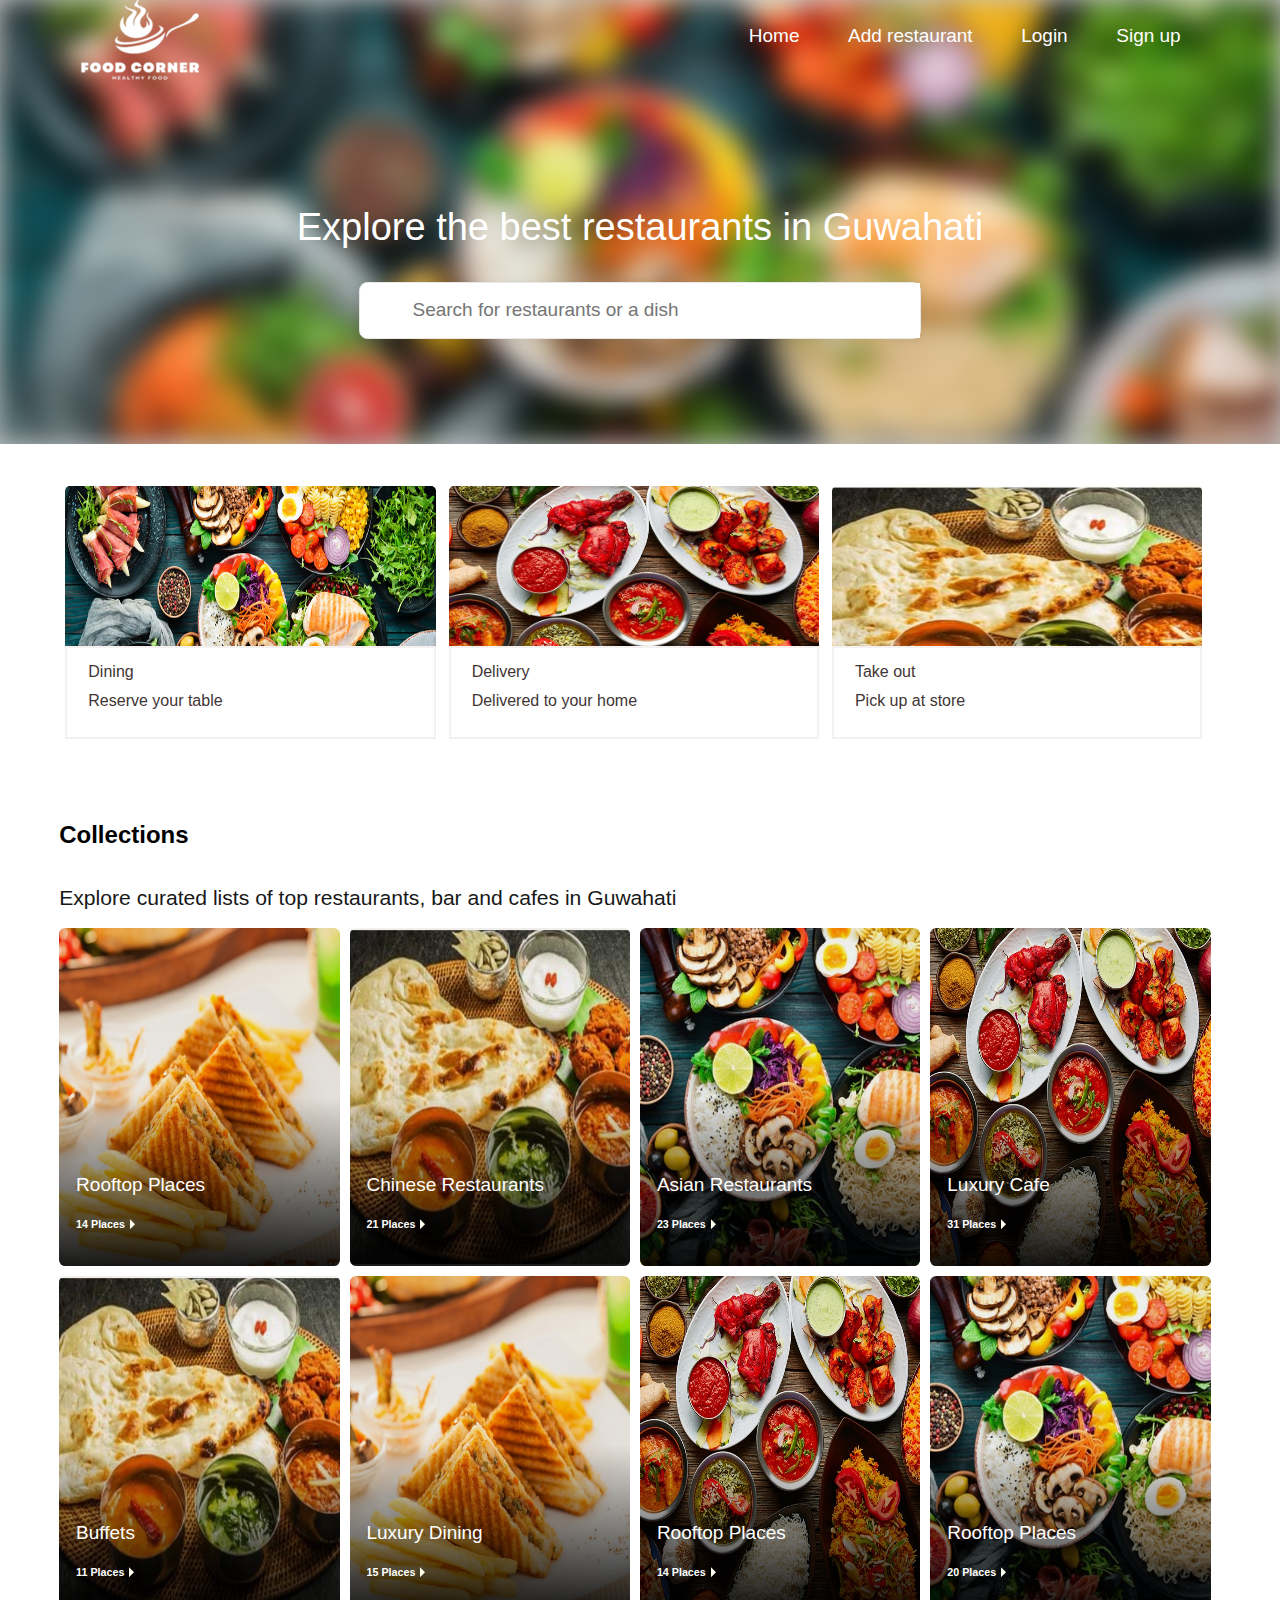
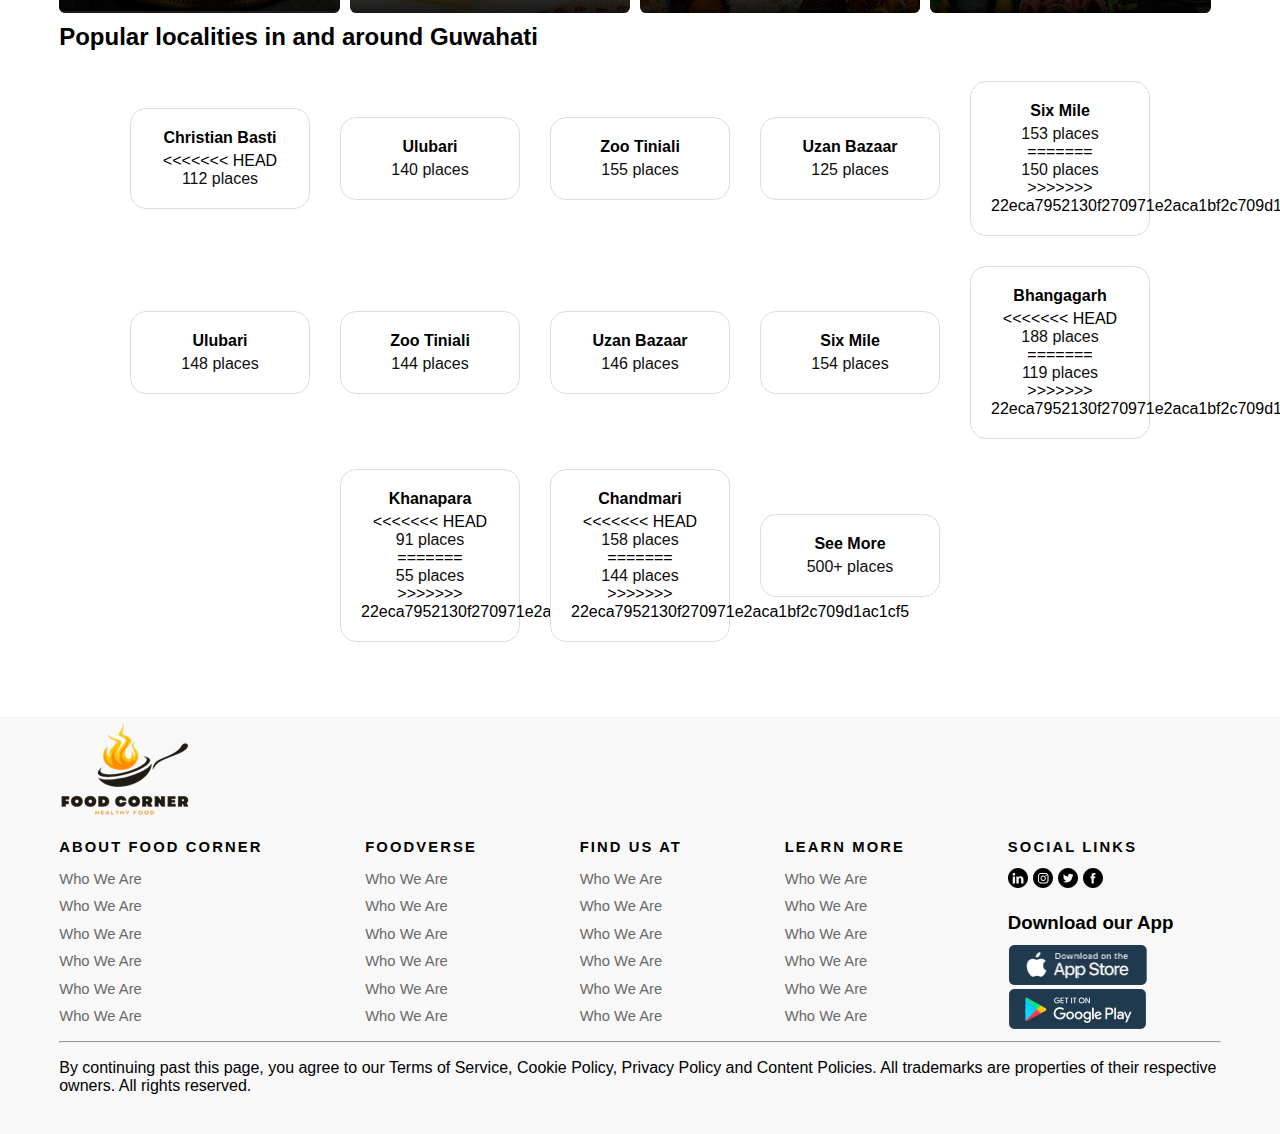
==== commit ffb9b832: "updated" ====
--- a/index.html
+++ b/index.html
@@ -217,7 +217,35 @@
                     <div class="card2">
                         <a href="#">
                             <h2>Christian Basti</h2>
+<<<<<<< HEAD
+                            <p>112 places</p>
+                        </a>
+                    </div>
+                    <div class="card2">
+                        <a href="#">
+                            <h2>Ulubari</h2>
+                            <p>140 places</p>
+                        </a>
+                    </div>
+                    <div class="card2">
+                        <a href="#">
+                            <h2>Zoo Tiniali</h2>
+                            <p>155 places</p>
+                        </a>
+                    </div>
+                    <div class="card2">
+                        <a href="#">
+                            <h2>Uzan Bazaar</h2>
+                            <p>125 places</p>
+                        </a>
+                    </div>
+                    <div class="card2">
+                        <a href="#">
+                            <h2>Six Mile</h2>
+                            <p>153 places</p>
+=======
                             <p>150 places</p>
+>>>>>>> 22eca7952130f270971e2aca1bf2c709d1ac1cf5
                         </a>
                     </div>
                     <div class="card2">
@@ -247,19 +275,31 @@
                     <div class="card2">
                         <a href="#">
                             <h2>Bhangagarh</h2>
+<<<<<<< HEAD
+                            <p>188 places</p>
+=======
                             <p>119 places</p>
+>>>>>>> 22eca7952130f270971e2aca1bf2c709d1ac1cf5
                         </a>
                     </div>
                     <div class="card2">
                         <a href="#">
                             <h2>Khanapara</h2>
+<<<<<<< HEAD
+                            <p>91 places</p>
+=======
                             <p>55 places</p>
+>>>>>>> 22eca7952130f270971e2aca1bf2c709d1ac1cf5
                         </a>
                     </div>
                     <div class="card2">
                         <a href="#">
                             <h2>Chandmari</h2>
+<<<<<<< HEAD
+                            <p>158 places</p>
+=======
                             <p>144 places</p>
+>>>>>>> 22eca7952130f270971e2aca1bf2c709d1ac1cf5
                         </a>
                     </div>
                     <div class="card2">
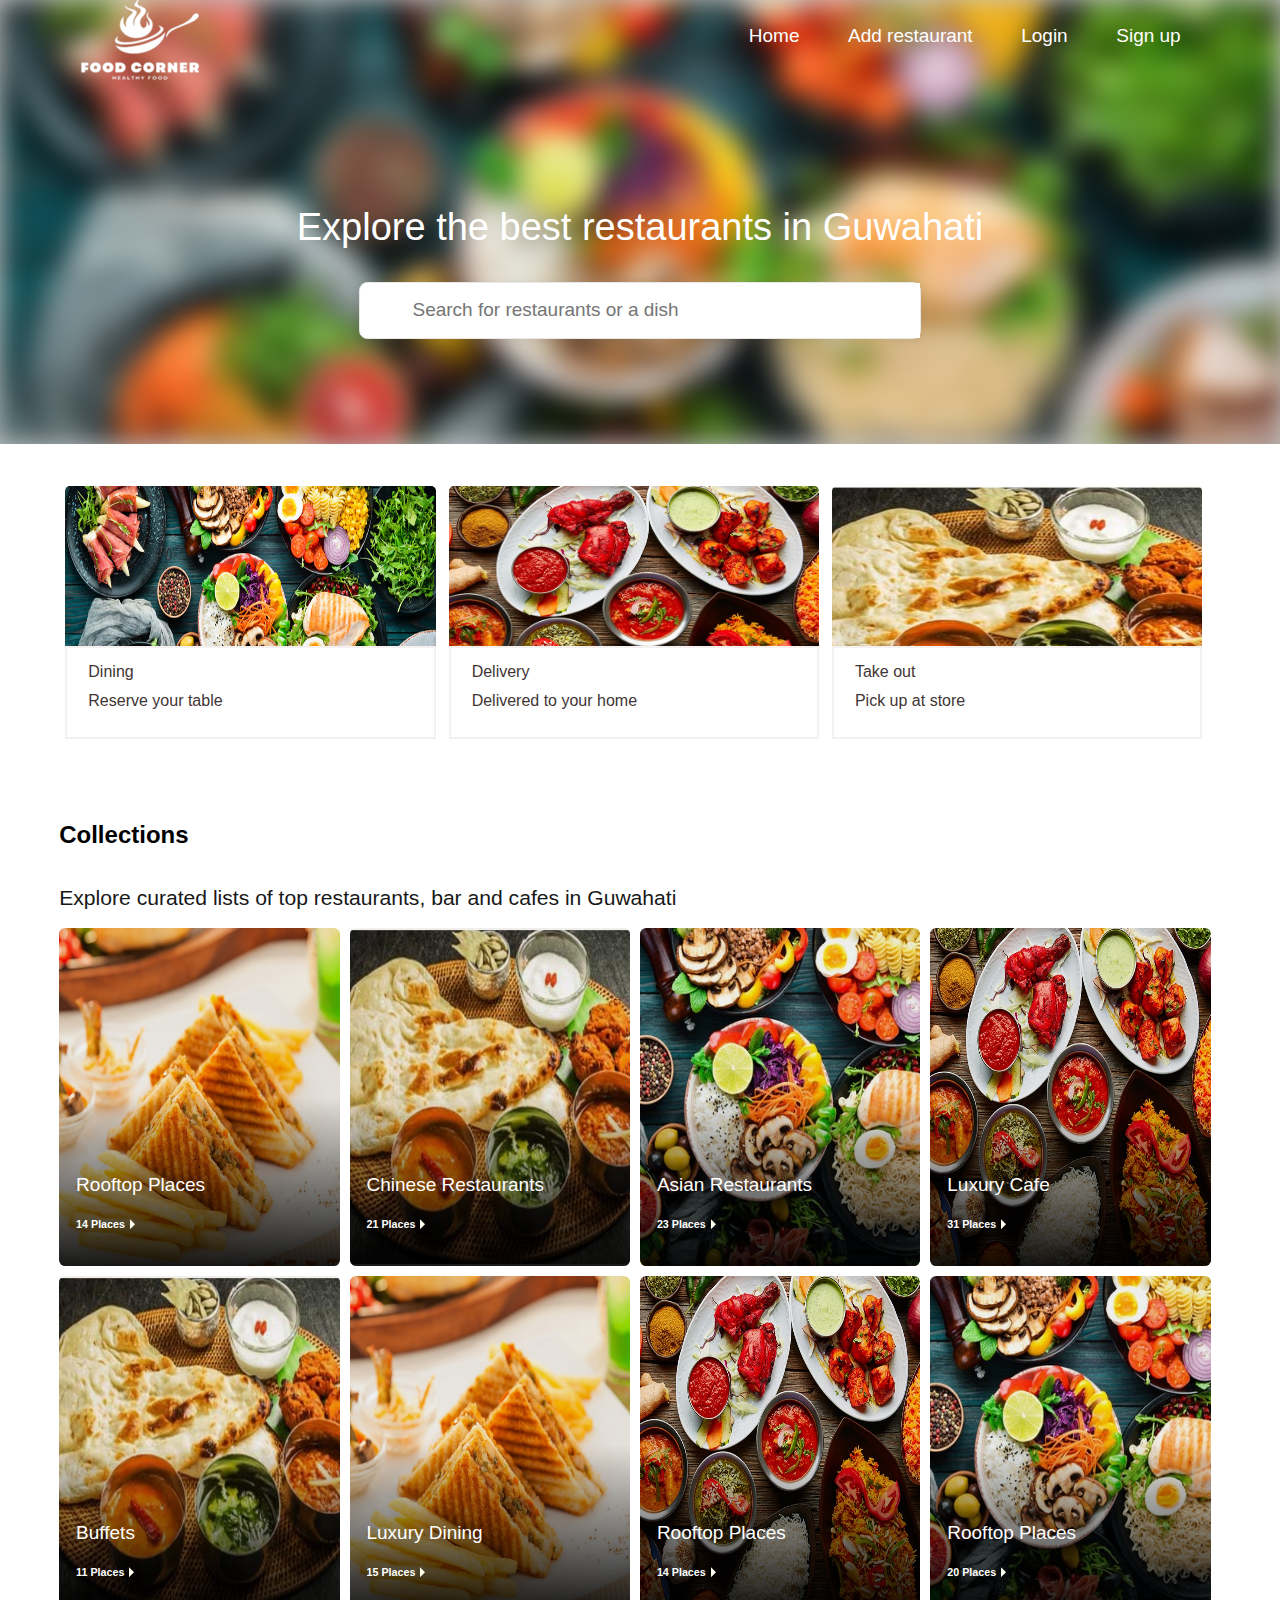
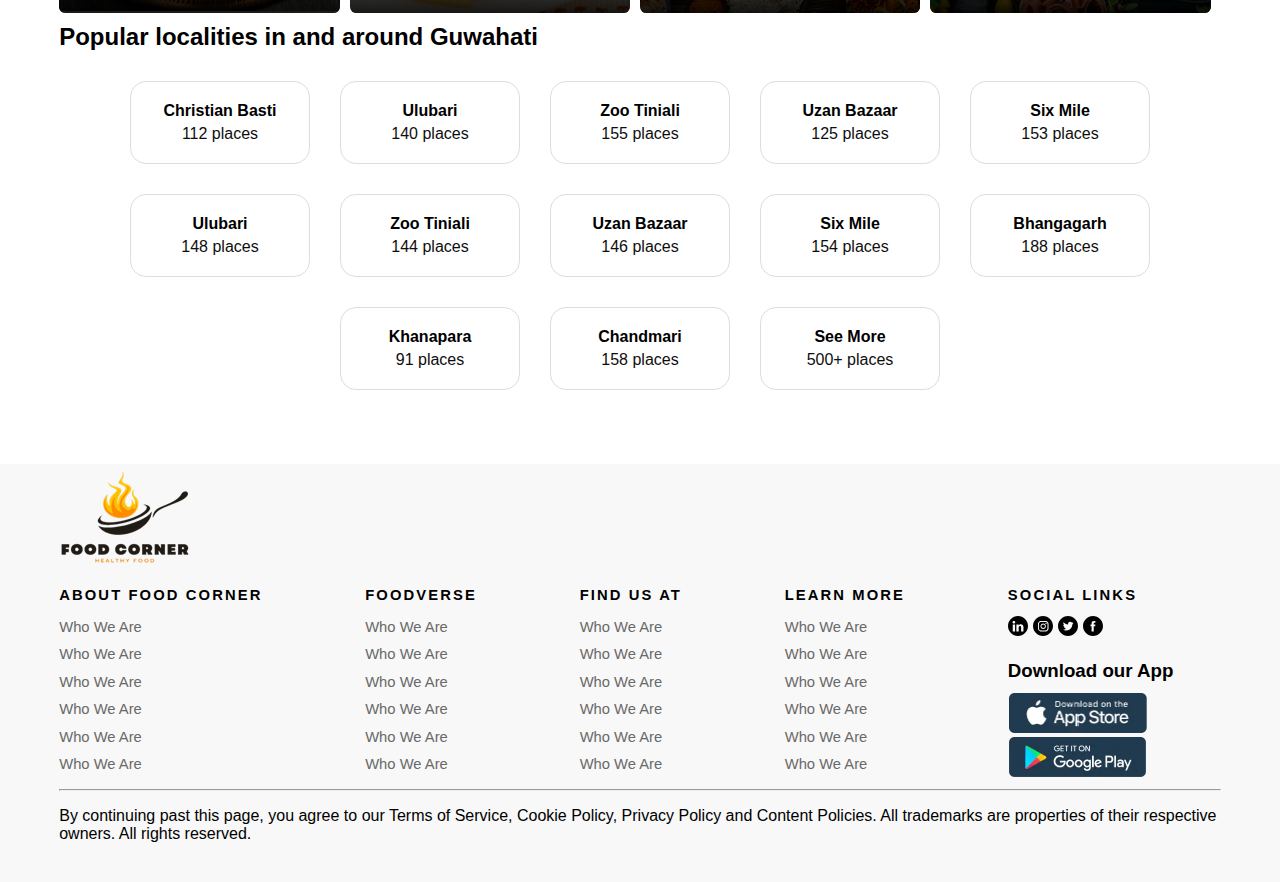
==== commit 1edd54e0: "updated" ====
--- a/index.html
+++ b/index.html
@@ -217,7 +217,6 @@
                     <div class="card2">
                         <a href="#">
                             <h2>Christian Basti</h2>
-<<<<<<< HEAD
                             <p>112 places</p>
                         </a>
                     </div>
@@ -243,9 +242,6 @@
                         <a href="#">
                             <h2>Six Mile</h2>
                             <p>153 places</p>
-=======
-                            <p>150 places</p>
->>>>>>> 22eca7952130f270971e2aca1bf2c709d1ac1cf5
                         </a>
                     </div>
                     <div class="card2">
@@ -275,31 +271,19 @@
                     <div class="card2">
                         <a href="#">
                             <h2>Bhangagarh</h2>
-<<<<<<< HEAD
                             <p>188 places</p>
-=======
-                            <p>119 places</p>
->>>>>>> 22eca7952130f270971e2aca1bf2c709d1ac1cf5
                         </a>
                     </div>
                     <div class="card2">
                         <a href="#">
                             <h2>Khanapara</h2>
-<<<<<<< HEAD
                             <p>91 places</p>
-=======
-                            <p>55 places</p>
->>>>>>> 22eca7952130f270971e2aca1bf2c709d1ac1cf5
                         </a>
                     </div>
                     <div class="card2">
                         <a href="#">
                             <h2>Chandmari</h2>
-<<<<<<< HEAD
                             <p>158 places</p>
-=======
-                            <p>144 places</p>
->>>>>>> 22eca7952130f270971e2aca1bf2c709d1ac1cf5
                         </a>
                     </div>
                     <div class="card2">
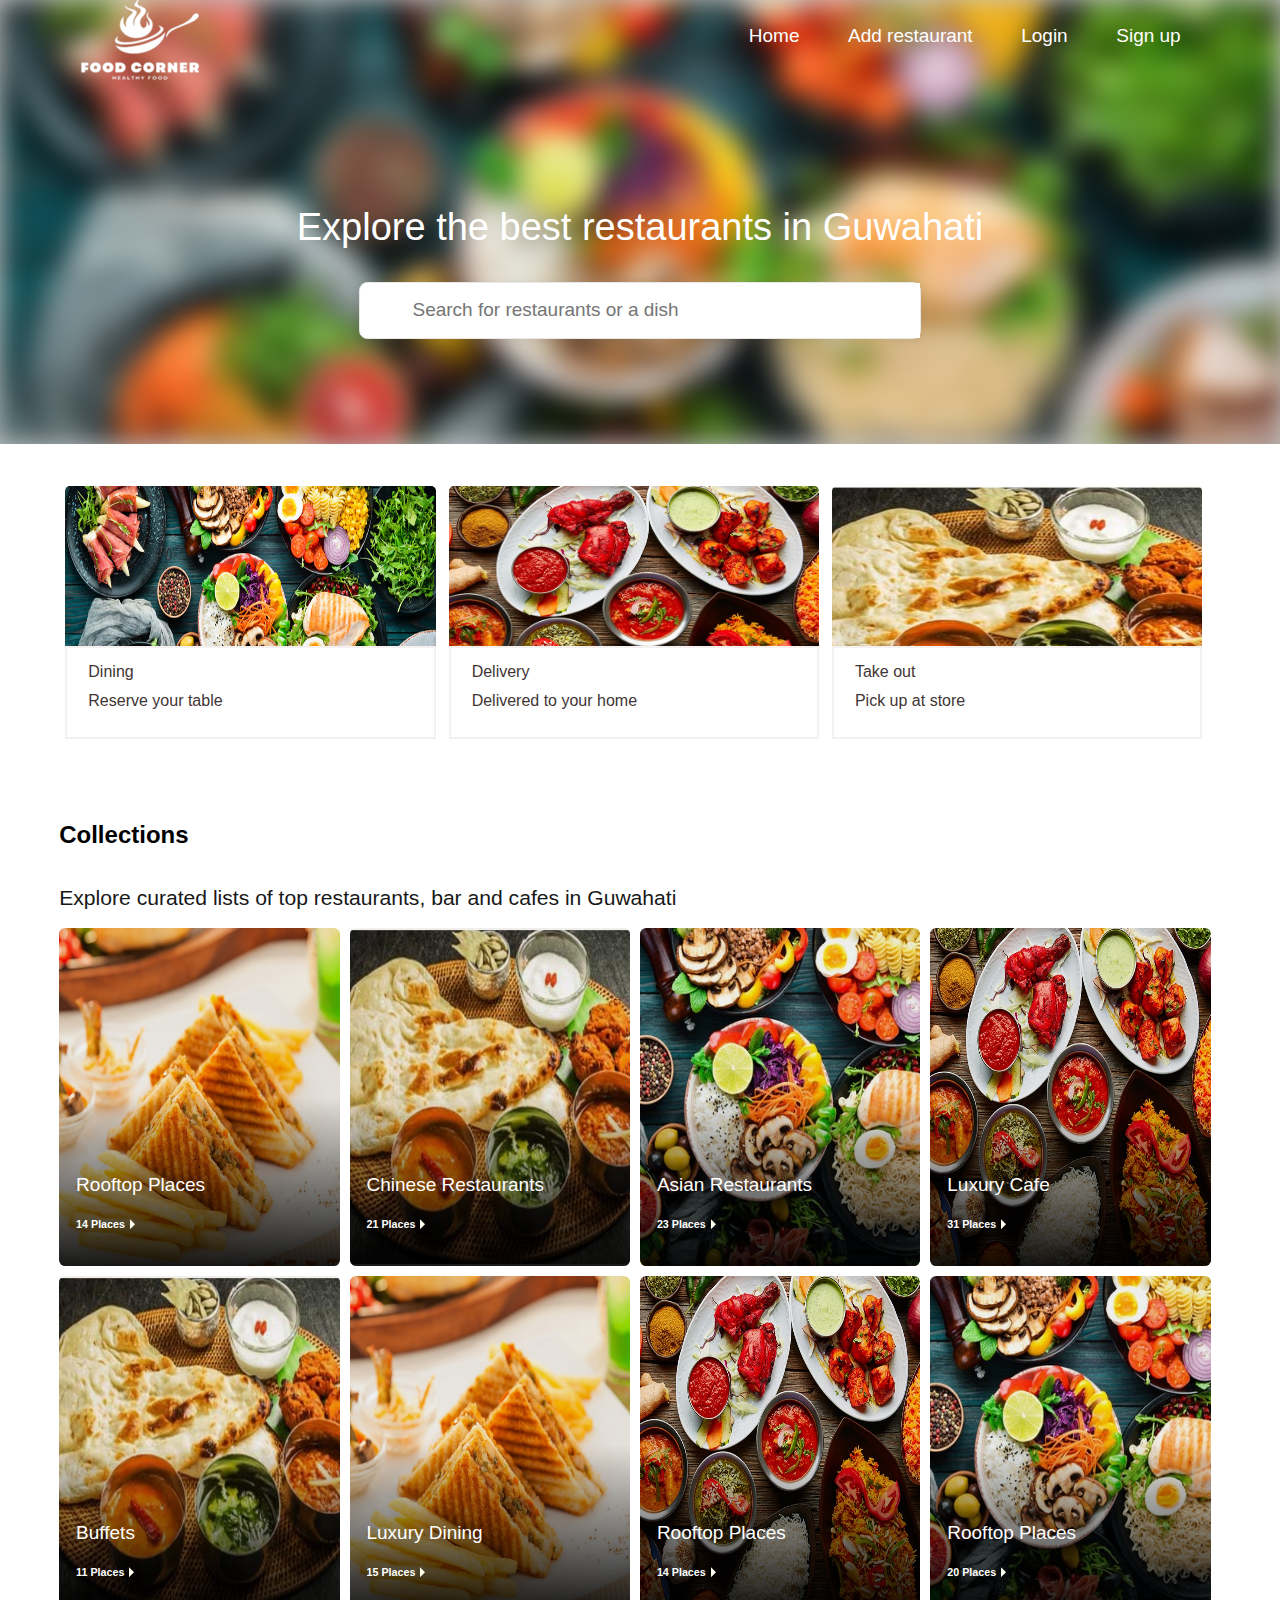
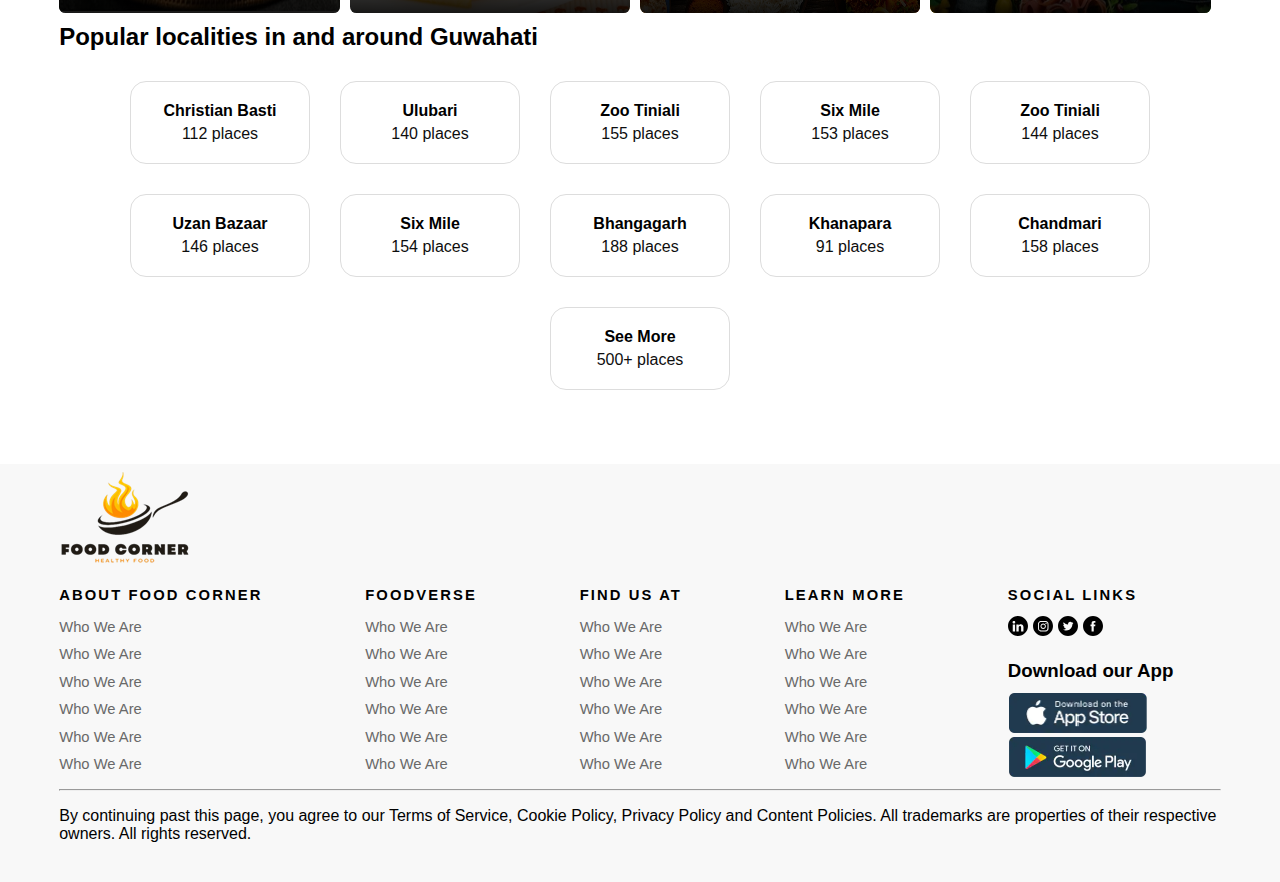
==== commit 000b8e62: "updated" ====
--- a/index.html
+++ b/index.html
@@ -234,20 +234,8 @@
                     </div>
                     <div class="card2">
                         <a href="#">
-                            <h2>Uzan Bazaar</h2>
-                            <p>125 places</p>
-                        </a>
-                    </div>
-                    <div class="card2">
-                        <a href="#">
                             <h2>Six Mile</h2>
                             <p>153 places</p>
-                        </a>
-                    </div>
-                    <div class="card2">
-                        <a href="#">
-                            <h2>Ulubari</h2>
-                            <p>148 places</p>
                         </a>
                     </div>
                     <div class="card2">
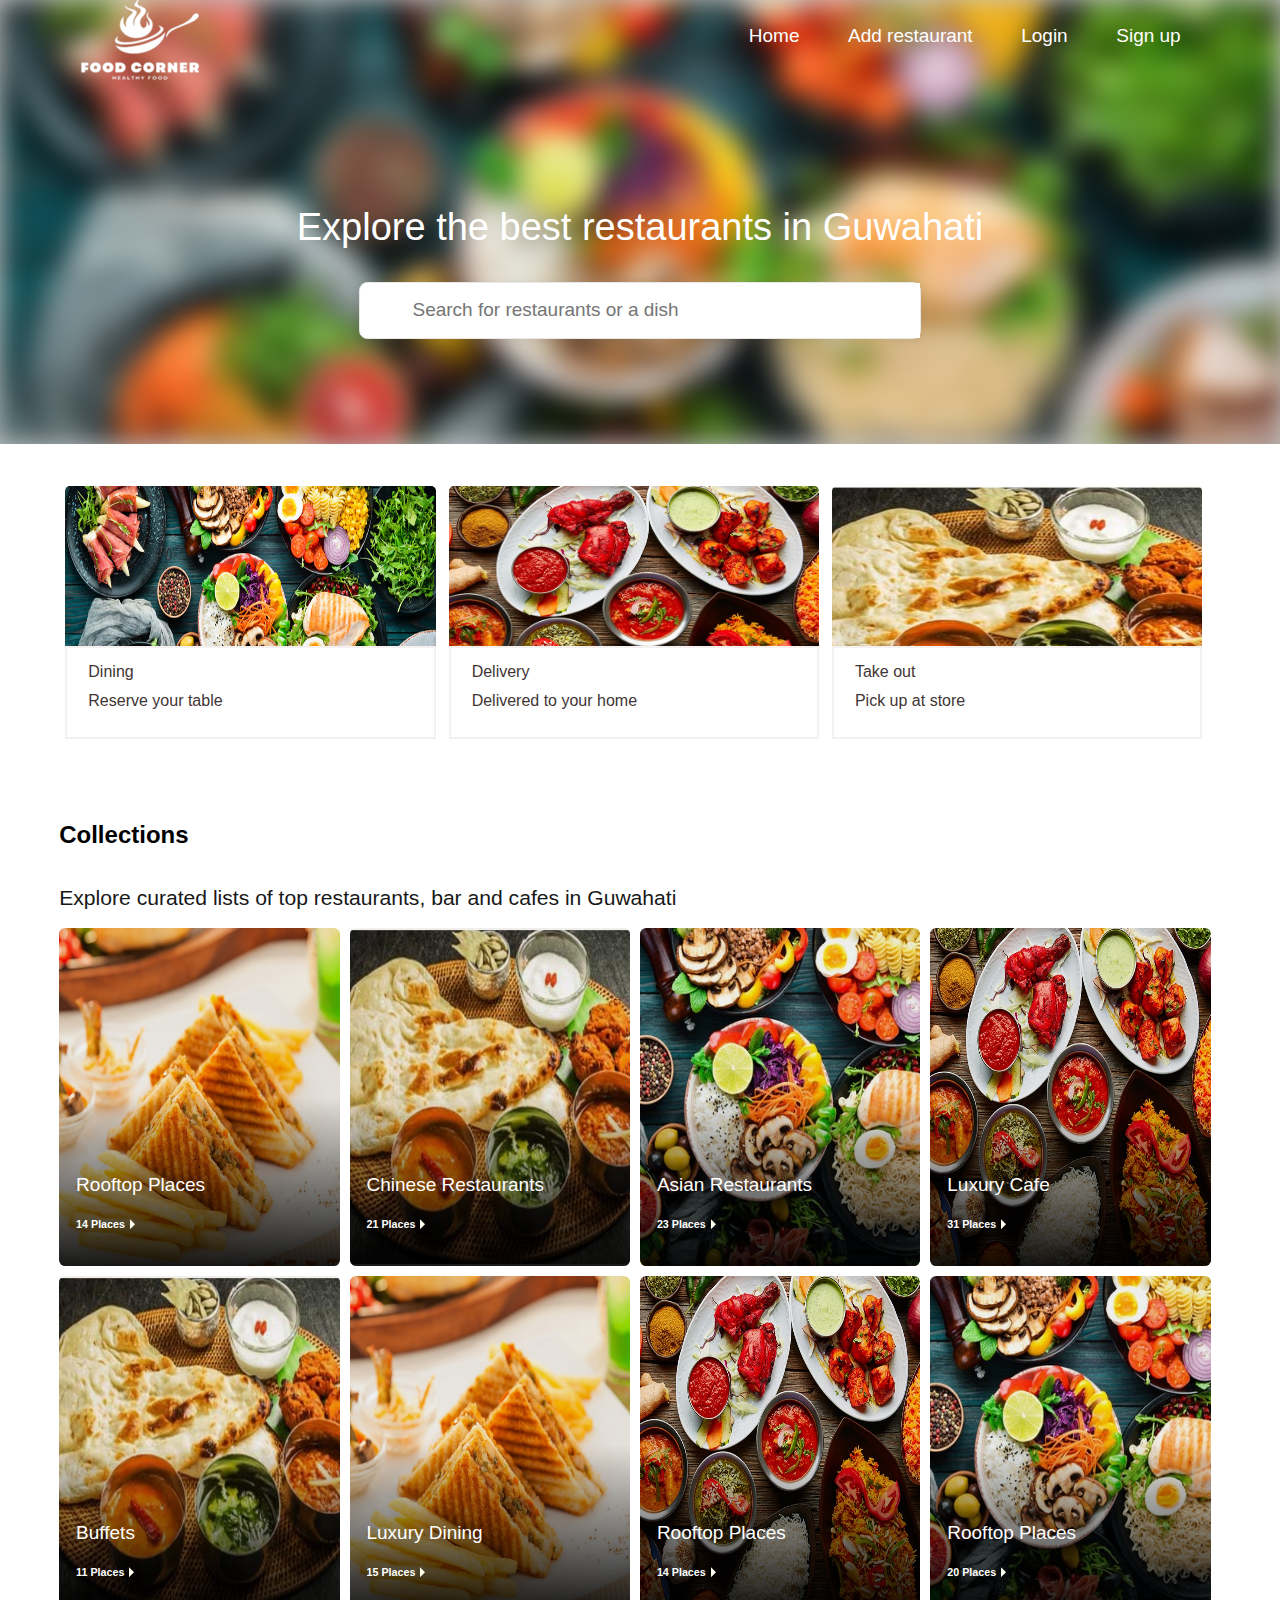
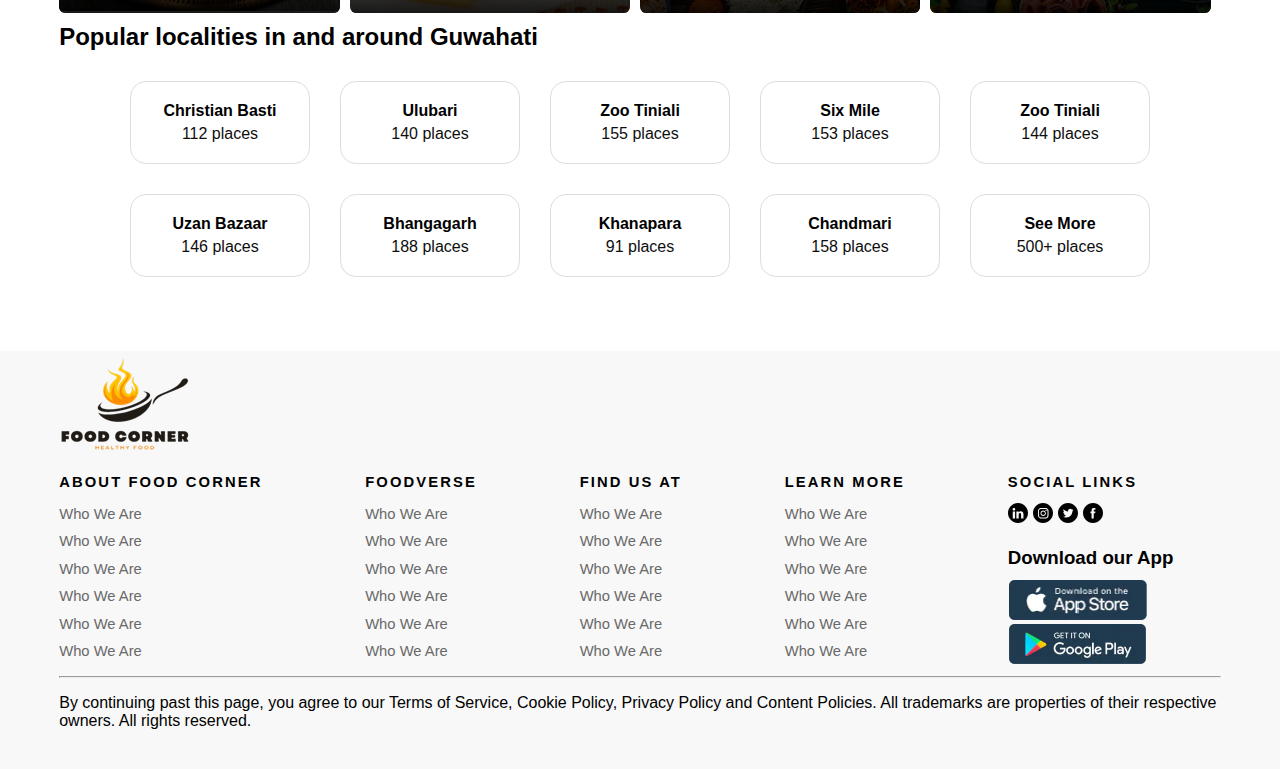
==== commit a0a6a46b: "updated" ====
--- a/index.html
+++ b/index.html
@@ -252,12 +252,6 @@
                     </div>
                     <div class="card2">
                         <a href="#">
-                            <h2>Six Mile</h2>
-                            <p>154 places</p>
-                        </a>
-                    </div>
-                    <div class="card2">
-                        <a href="#">
                             <h2>Bhangagarh</h2>
                             <p>188 places</p>
                         </a>
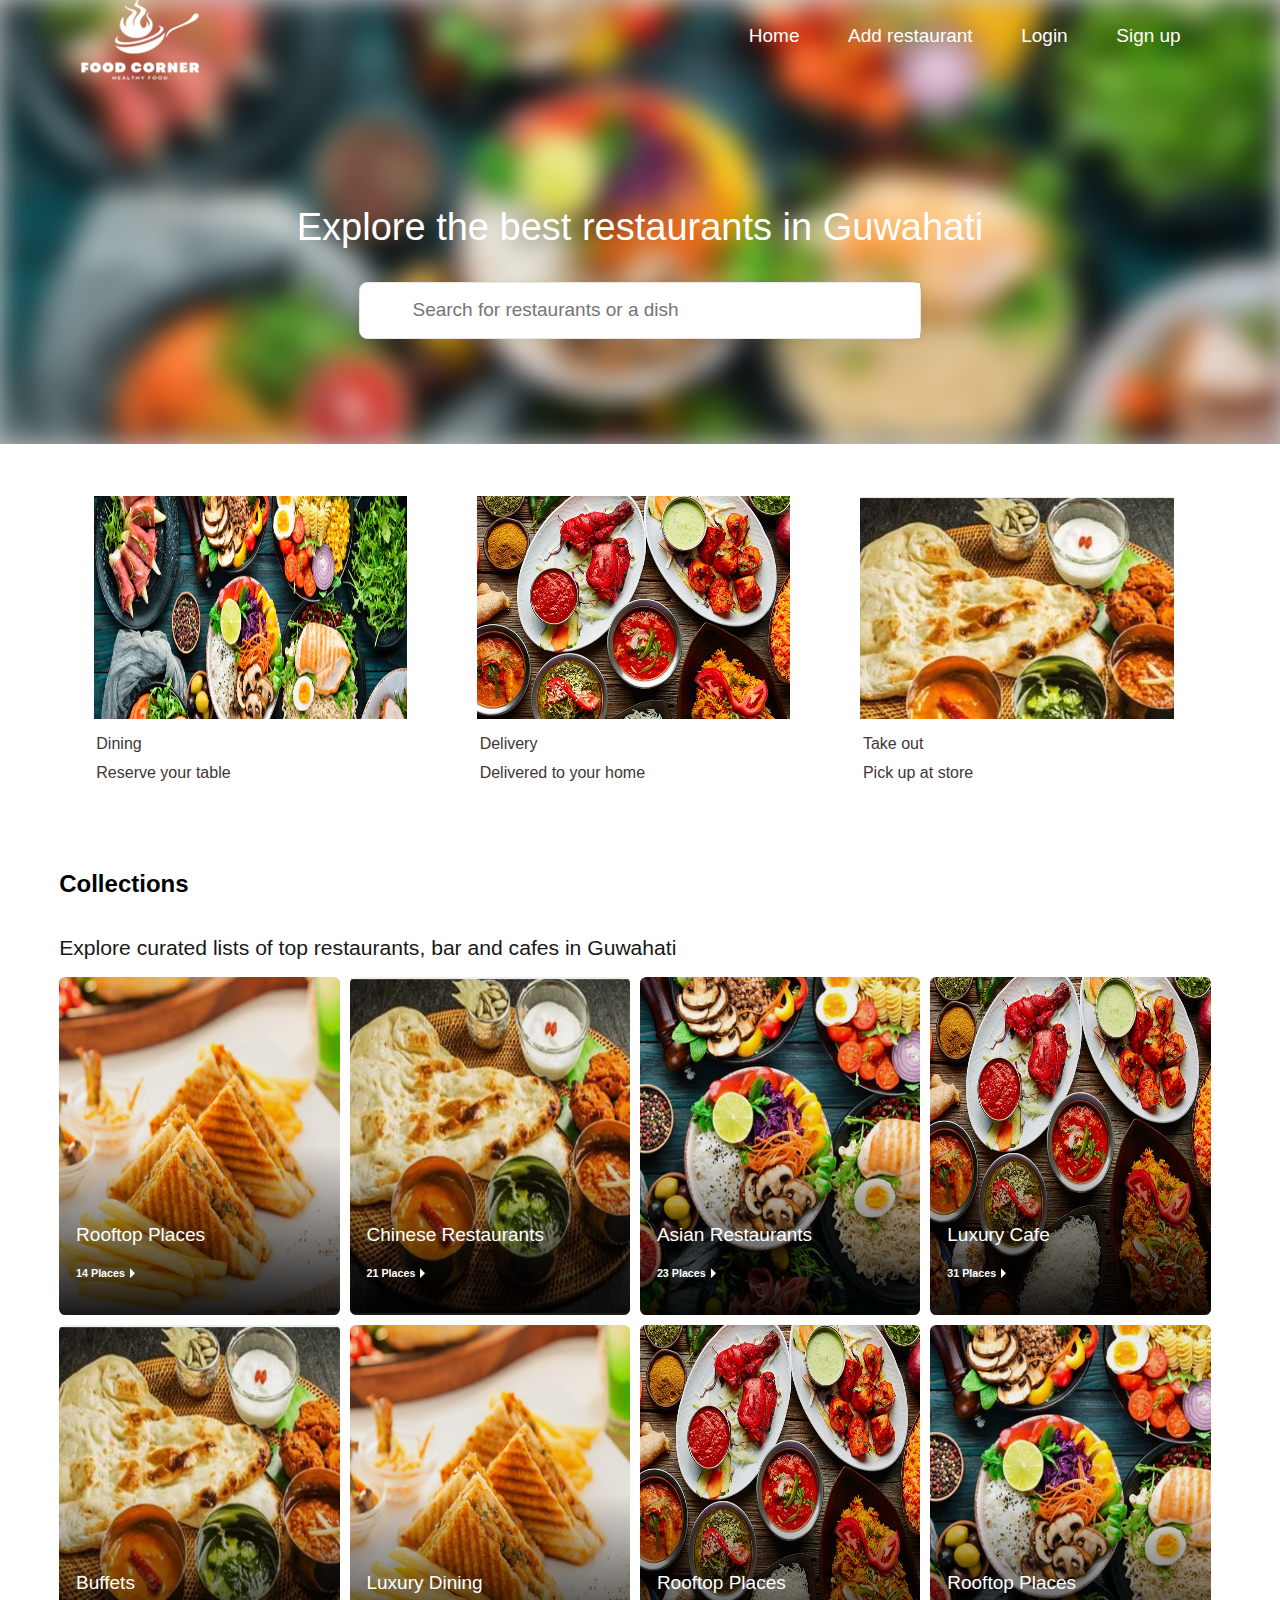
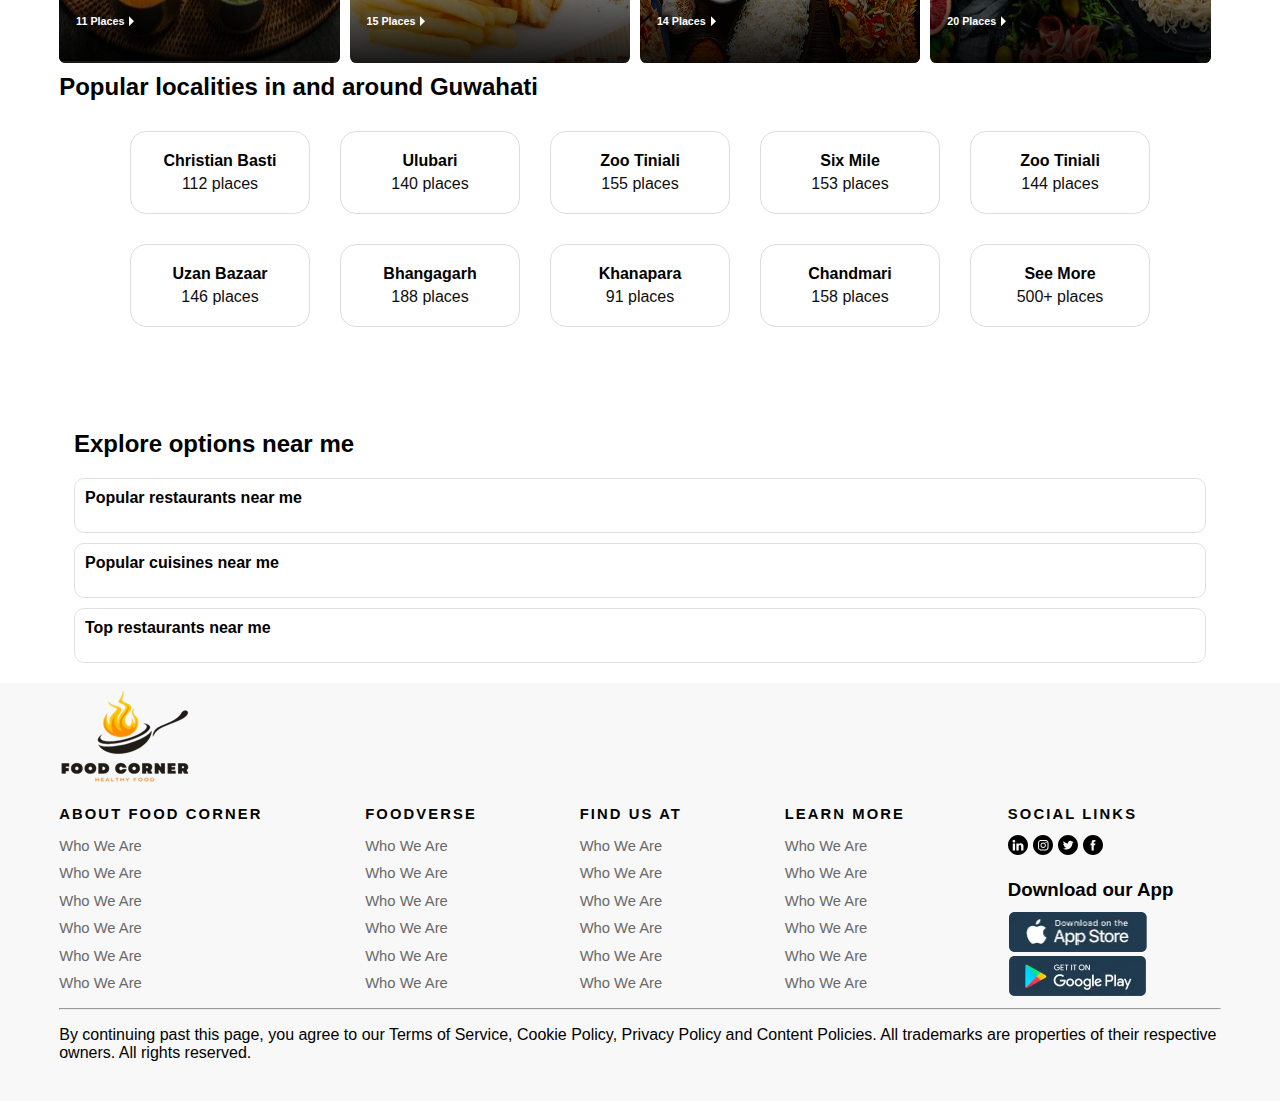
==== commit 96c39462: "updated" ====
--- a/index.html
+++ b/index.html
@@ -2,6 +2,7 @@
 <head>
     <title>Food Corner Restaurent Finder App</title>
     <link href="css/style2.css" rel="stylesheet">
+    <meta name="viewport" content="width=device-width, initial-scale=1.0">
 </head>
 
 <body>
@@ -278,6 +279,46 @@
                 </div>
             </div>
 
+            <!--Explore options-->
+            <div class="container">
+                <h2>Explore options near me</h2>
+                <div class="category-content">
+                    <div class="category">
+                        <details>
+                            <summary>
+                                <div class="category-title">Popular restaurants near me</div>
+                            </summary>
+                            <div class="category-items">
+                                Indian food near me ・ Chinese food near me ・ Cafes food near me ・ Biryani food near me ・ Burger food near me ・ Pizza food near me ・ Continental food near me ・ Desserts food near me ・ Italian food near me ・ Momos food near me ・ Mughlai food near me ・ South Indian food near me ・ North Indian food near me ・ Rolls food near me ・ Sandwich food near me ・ Seafood food near me ・ Shake food near me ・ South Indian food near me ・ Street food near me
+                            </div>
+                        </details>
+                    </div>
+                    <div class="category">
+                        <details>
+                            <summary>
+                                <div class="category-title">Popular cuisines near me</div>
+                            </summary>
+                            <div class="category-items">
+                                Indian food near me ・ Chinese food near me ・ Cafes food near me ・ Biryani food near me ・ Burger food near me ・ Pizza food near me ・ Continental food near me ・ Desserts food near me ・ Italian food near me ・ Momos food near me ・ Mughlai food near me ・ South Indian food near me ・ North Indian food near me ・ Rolls food near me ・ Sandwich food near me ・ Seafood food near me ・ Shake food near me ・ South Indian food near me ・ Street food near me
+                            </div>
+                        </details>
+                    </div>
+                    <div class="category">
+                        <details>
+                            <summary>
+                                <div class="category-title">Top restaurants near me</div>
+                            </summary>
+                            <div class="category-items">
+                                Indian food near me ・ Chinese food near me ・ Cafes food near me ・ Biryani food near me ・ Burger food near me ・ Pizza food near me ・ Continental food near me ・ Desserts food near me ・ Italian food near me ・ Momos food near me ・ Mughlai food near me ・ South Indian food near me ・ North Indian food near me ・ Rolls food near me ・ Sandwich food near me ・ Seafood food near me ・ Shake food near me ・ South Indian food near me ・ Street food near me
+                            </div>
+                        </details>
+                    </div>
+
+
+                </div>
+            </div>
+
+
             <!--Footer-->
             <footer class="footer-alignment">
                 <div class="footer-align">
--- a/css/style2.css
+++ b/css/style2.css
@@ -59,9 +59,9 @@
             width: 100%;
             position: absolute;
             bottom: 0;
-            left: 0;
+            left: 10;
             background: white;
-            border: 2px solid #f5f1f1;
+            border: 0px solid #f5f1f1;
             border-radius: 0;
             box-sizing: border-box;
             
@@ -986,4 +986,70 @@
                 .footer-spacing {
                     flex-direction: column;
                 }
-            }+            }
+
+            .container {
+                width: 90%;
+                max-width: 1200px;
+                margin: 0 auto;
+                padding: 10px;
+                height: auto;
+            }
+            
+            summary {
+                text-align: center;
+                margin-bottom: 20px;
+                cursor: pointer;
+                font-size: 20px;
+                font-weight: bold;
+            }
+            
+            
+            .category-content {
+                margin-top: 10px;
+            }
+            
+            .category {
+                border: 1px solid #e0e0e0;
+                border-radius: 10px;
+                margin-bottom: 10px;
+                padding: 10px;
+            }
+            
+            .category-title {
+                font-weight: bold;
+                margin-bottom: -5px;
+            }
+            
+            .category-items {
+                color: #777;
+                margin-top: 10px;
+            }
+            
+            @media (max-width: 768px) {
+                .category-items {
+                    font-size: 14px;
+                }
+            }
+            
+            @media (max-width: 480px) {
+                summary {
+                    font-size: 18px;
+                }
+            
+                .category-items {
+                    font-size: 12px;
+                }
+            }
+            
+            summary {
+                display: flex;
+                justify-content: space-between;
+                align-items: center;
+                cursor: pointer;
+            }
+            
+            summary::marker {
+                order: 2;
+            }            
+
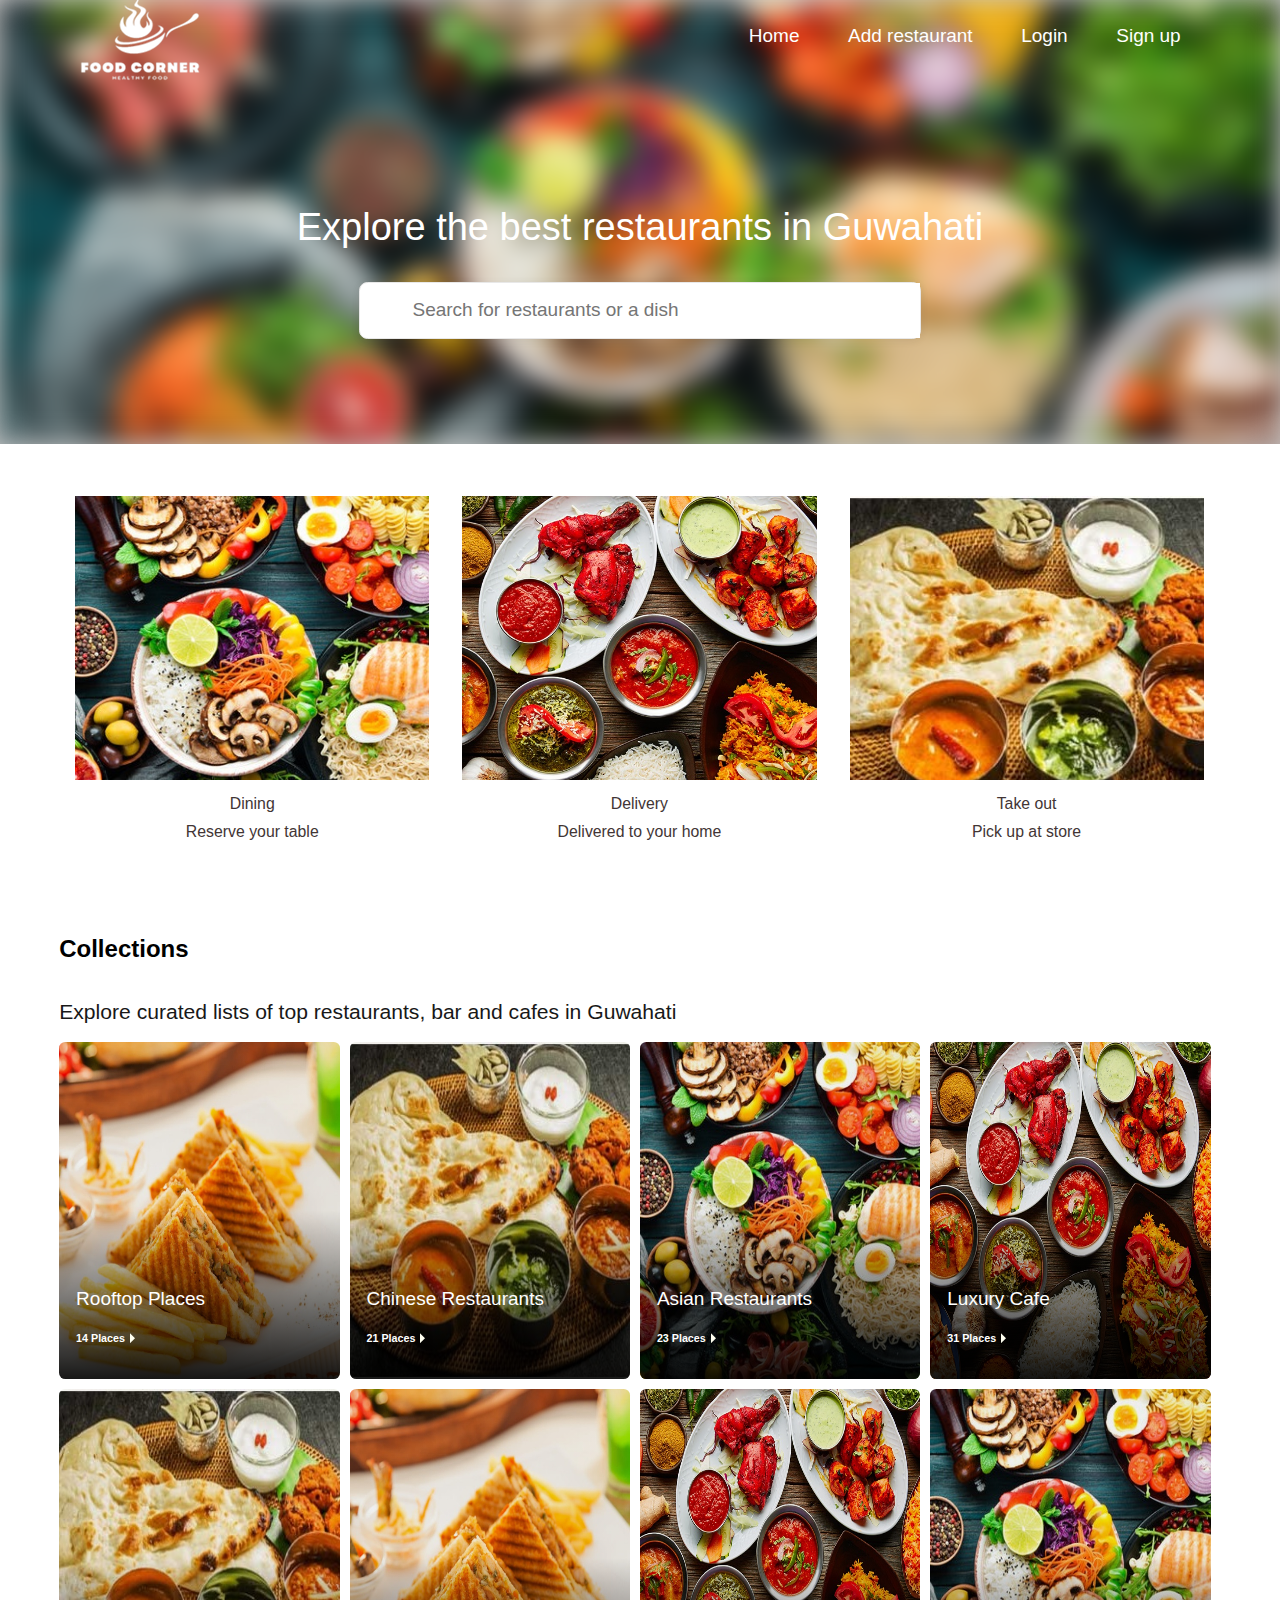
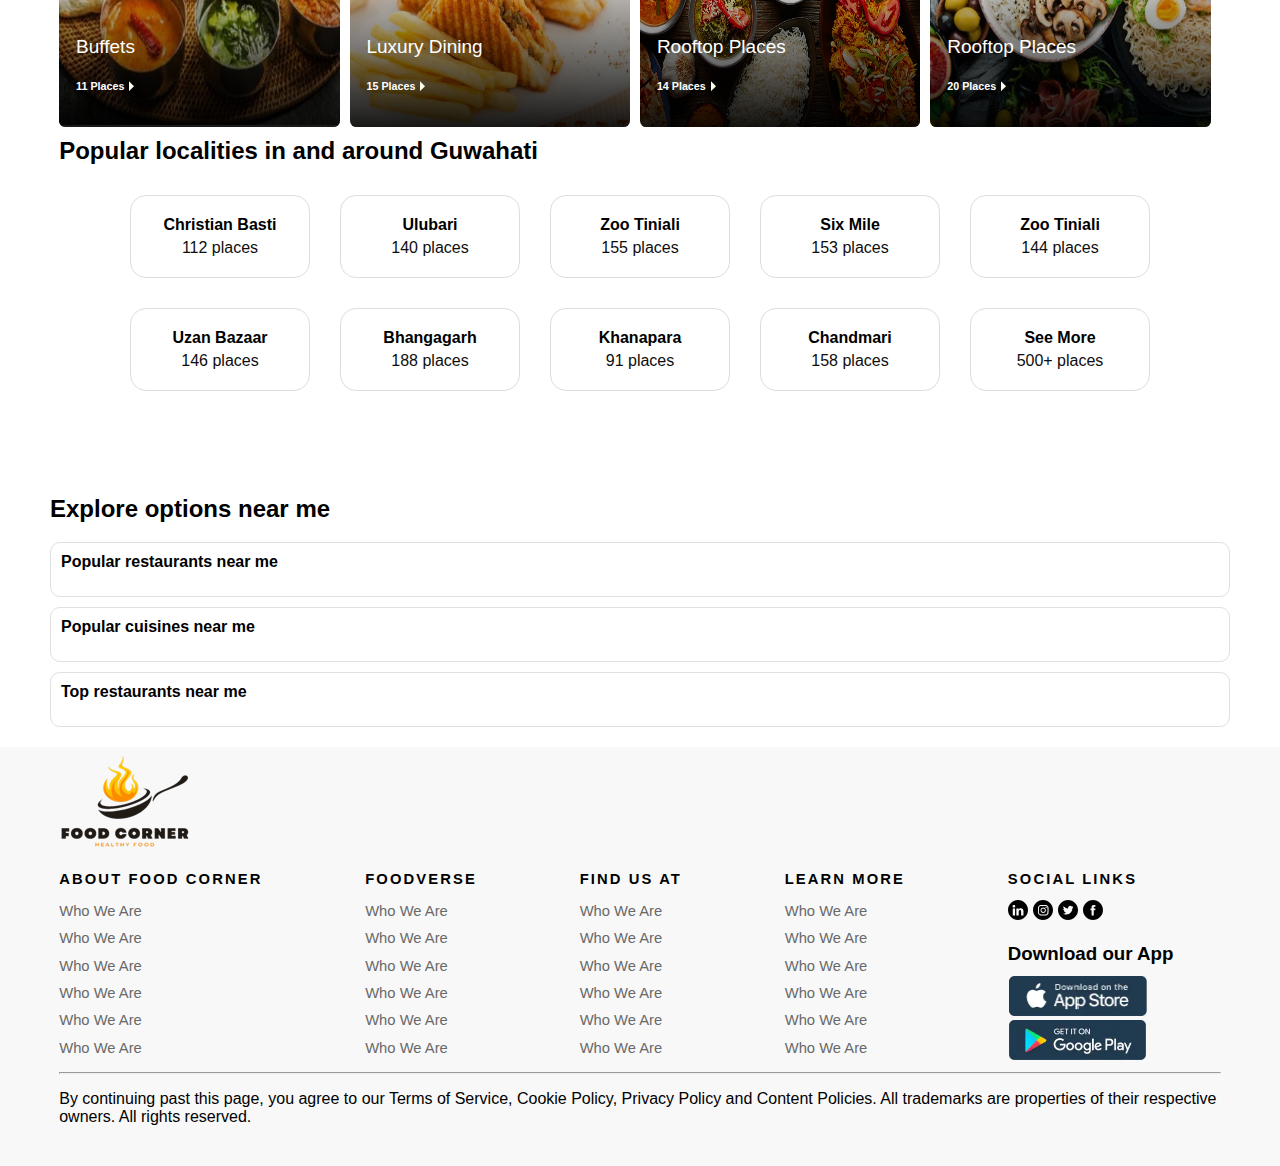
==== commit 4a3b7457: "updated" ====
--- a/index.html
+++ b/index.html
@@ -43,7 +43,7 @@
             <div class="allcontainer">
                 <a href="#" class="ahc1">
                     <div height="26rem" width="100%" class="container ">
-                        <img src="images/banner.jpg" />
+                        <img src="images/pic5.jpg" />
                     </div>
                     <div class="container-img">
                         <p class="container-text title">Dining</p>
@@ -59,6 +59,7 @@
                         <p class="container-text title">Delivery</p>
                         <p class="container-text subtitle">Delivered to your home</p>
                     </div>
+                    
                 </a>
             </div>
 
--- a/css/style2.css
+++ b/css/style2.css
@@ -48,21 +48,23 @@
 
         .container-text {
             font-family: Arial, Helvetica, sans-serif;
-            font-size: inherit;
+            font-size: 1.5rem;
             line-height: 1.8;
-            margin: 0 0;
+            margin: 0;
             color: #423535;
         }
 
         .container-img {
-            padding: 1rem 2rem 2rem 2rem;
-            width: 100%;
+            width: 100%;
+            height: 20%;
             position: absolute;
             bottom: 0;
-            left: 10;
+            left: 0;
+            right: 0;
+            text-align: center;
             background: white;
             border: 0px solid #f5f1f1;
-            border-radius: 0;
+            padding: 10px;
             box-sizing: border-box;
             
         }
@@ -70,6 +72,7 @@
         .container img {
             width: 100%;
             height: 100%;
+            object-fit:cover;
         }
 
         .part img{
@@ -83,9 +86,10 @@
             
         }
         .allcontainer {
-            position: relative;
-            width: 100%;
-            max-width: 33%;
+            width: 100%;
+            height: auto;
+            display: flex;
+            max-width: 33.33%;
             padding: 0 7px 18px 6px;
         
         }
@@ -148,14 +152,15 @@
             position: relative;
             max-width: 100%;
             width: 100%;
-            height: 24rem;
+            height: auto;
             overflow: hidden;
-            border-radius: 5px;
         }
 
         .img-resize {
             position: relative;
             max-width: 100%;
+            width: 100%;
+            height: 100%;
             height: 32rem;
             overflow: hidden;
         }
@@ -628,11 +633,6 @@
             margin-top: 3rem;
         }
 
-        @media (max-width:768px) {
-            .c2 .contents-wrapper .searchContainer {
-                width: calc(100% - 4.8rem);
-            }
-        }
 
         .dc5 {
             position: relative;
@@ -695,7 +695,8 @@
         }
 
         .ahc1 {
-            display: block;
+            display: flex;
+            width: 100%;
             text-decoration: none;
             position: relative;
             cursor: pointer;
@@ -714,9 +715,10 @@
             }
         }
 
-        .allcollection .title {
+            .allcollection .title {
             font-weight: 500;
         }
+
 
         @media (max-width:480px) {
             .allcollection .title {
@@ -969,8 +971,52 @@
         }
 
 
+        @media (max-width: 375px) {
+            .allcontainer{
+                flex-wrap: wrap;
+                max-width: 50%;
+            }
+            .title{
+                font-size: 1.2rem;
+            }            <div class="allcontainer">
+                <div class="ahc1">
+                    <div height="26rem" class="container ">
+                        <img src="images/banner.jpg" />
+                    </div>
+                    <div class="container-img">
+                        <p class="container-text title">Dining</p>
+                        <p class="container-text subtitle">Reserve your table</p>
+                    </div>
+                </div>
+            </div>
+
+            .subtitle{
+                font-size: 0.8rem;
+            }
+
+        }
 
             @media (max-width: 768px) {
+                .allcontainer{
+                    flex-wrap: wrap;
+                    max-width: 50%;
+                }
+                .ahc1{
+                    width: 90%;
+                }
+
+                .container-img{
+                    max-width: 100%;
+                    padding: 5px;
+                    font-size: 1rem;
+                }
+
+                .title{
+                    font-size: 1.2rem;
+                }
+                .subtitle{
+                    font-size: 0.8rem;
+                }
                 .dc5 {
                     flex-direction: column;
                 }
@@ -989,7 +1035,7 @@
             }
 
             .container {
-                width: 90%;
+                width: 100%;
                 max-width: 1200px;
                 margin: 0 auto;
                 padding: 10px;
@@ -1050,6 +1096,6 @@
             }
             
             summary::marker {
-                order: 2;
+                order: 1;
             }            
 
